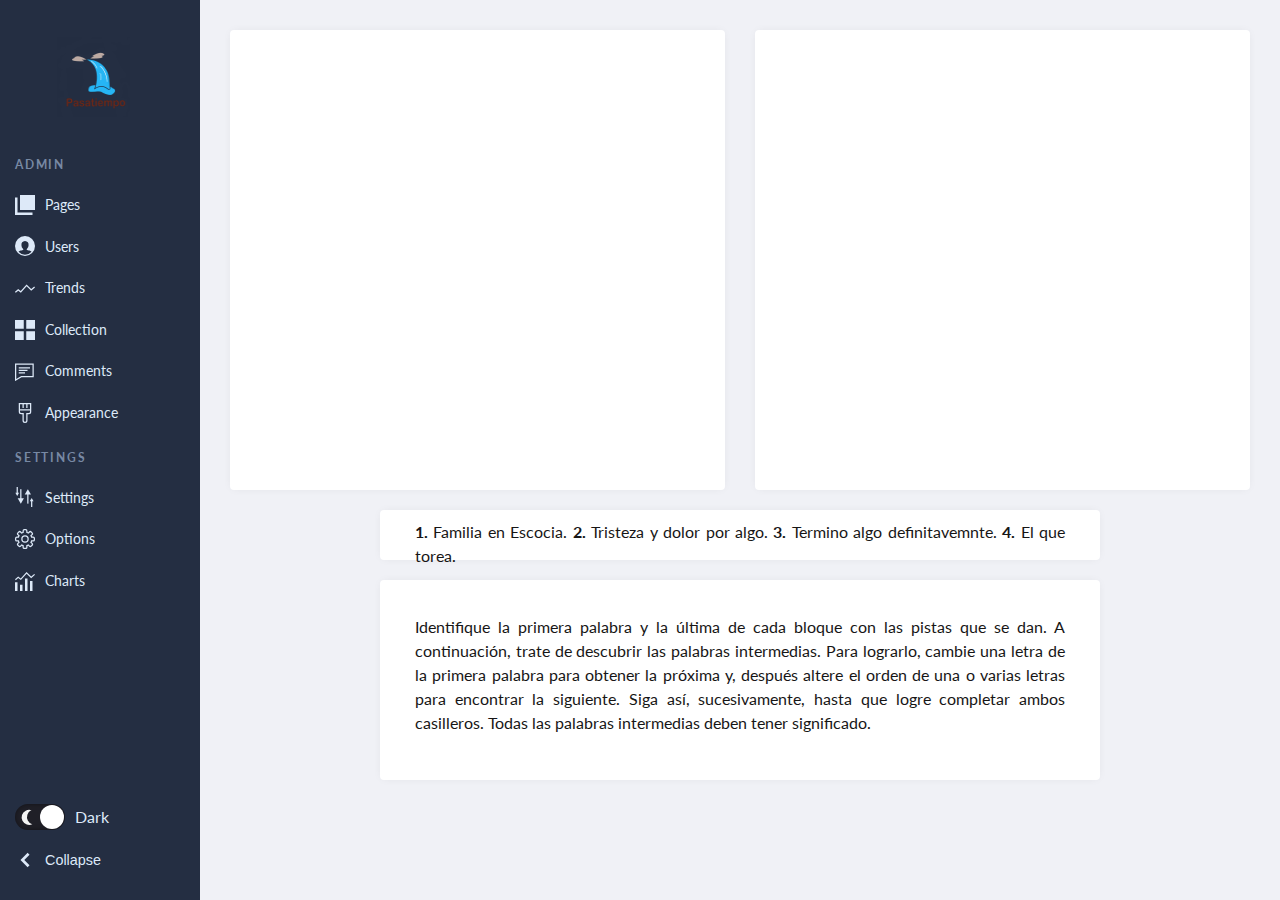
==== html/dashborad.html @ 5bbdc3c4 "posible dashboard" ====
<!DOCTYPE html>
<html lang="en">
<head>
    <meta charset="UTF-8">
    <link rel="stylesheet" href="../css/dashboard.css">
    <title>Pasatiempo en cascada</title>
</head>
<body>
<svg style="display:none;">
    <symbol id="logo" viewBox="0 0 140 59">
        <g>
            <path d="M6.8 57c0 .4-.1.7-.2.9-.1.2-.3.4-.4.5-.1.1-.4.199-.5.3-.2 0-.3.1-.5.1-.1 0-.3 0-.5-.1-.2 0-.4-.101-.5-.3-.2 0-.4-.2-.5-.4-.1-.2-.2-.5-.2-.9V44.7h-2c-.3 0-.6-.101-.8-.2-.2-.1-.3-.2-.5-.4s-.2-.3-.2-.4v-.4c0-.1 0-.2.1-.399 0-.2.1-.301.2-.4.1-.1.3-.3.5-.4.1 0 .4-.1.7-.1h2.1v-3.5c0-1 .1-1.9.3-2.7C4.1 35 4.5 34.3 5 33.7c.5-.6 1.1-1.1 1.9-1.4.8-.3 1.7-.5 2.7-.5.9 0 1.5.101 1.8.4.3.3.5.6.5 1.1 0 .3-.1.601-.3.9-.2.3-.6.4-1.2.4h-.6c-.6 0-1.1.101-1.5.301-.4.199-.7.5-.9.8C7.2 36 7 36.5 7 37c-.1.5-.1 1-.1 1.6V42h2.7c.3 0 .6.1.8.2.2.1.3.2.5.399.1.101.2.301.2.401 0 .2.1.3.1.4 0 .1 0 .3-.1.399 0 .2-.1.3-.2.4-.1.1-.3.3-.5.399-.2.101-.5.2-.8.2H6.8V57z"/>
            <path d="M30.4 50.2c0 1.3-.2 2.5-.7 3.5-.5 1.1-1.1 2-1.9 2.8-.8.8-1.8 1.4-2.8 1.8-1.1.4-2.3.601-3.5.601-1.3 0-2.4-.2-3.5-.601-1.1-.399-2-1-2.8-1.8-.8-.8-1.4-1.7-1.9-2.8-.5-1.101-.7-2.2-.7-3.5s.2-2.4.7-3.5c.5-1.101 1.1-2 1.9-2.7.8-.8 1.7-1.4 2.8-1.8 1.1-.4 2.3-.601 3.5-.601 1.3 0 2.4.2 3.5.601 1.1.399 2 1 2.8 1.8.8.8 1.4 1.7 1.9 2.7.5 1.1.7 2.3.7 3.5zm-3.4 0c0-.8-.1-1.5-.4-2.3-.2-.7-.6-1.4-1.1-1.9s-1-1-1.7-1.3c-.7-.3-1.5-.5-2.4-.5s-1.7.2-2.4.5-1.3.8-1.7 1.3c-.5.5-.8 1.2-1.1 1.9-.2.699-.4 1.5-.4 2.3s.1 1.5.4 2.3c.2.7.6 1.4 1.1 1.9.5.6 1 1 1.7 1.3s1.5.5 2.4.5 1.7-.2 2.4-.5 1.3-.8 1.7-1.3c.5-.601.8-1.2 1.1-1.9.3-.7.4-1.5.4-2.3z"/>
            <path d="M38.1 44.8h.1c.4-.899 1-1.7 1.9-2.3s1.8-.9 2.9-.9c.5 0 1 .101 1.3.301.4.199.6.6.6 1.1 0 .6-.2 1-.6 1.2-.4.2-.8.3-1.4.3h-.2c-1.3 0-2.4.5-3.2 1.4-.8.899-1.3 2.3-1.3 4.1v7c0 .4-.1.7-.2.9-.1.199-.3.399-.4.5-.2.1-.4.199-.5.3-.2 0-.3.1-.5.1-.1 0-.3 0-.5-.1-.2 0-.4-.101-.5-.3-.1-.2-.3-.301-.4-.5C35 57.7 35 57.4 35 57V43.5c0-.4.1-.7.2-.9.1-.199.3-.399.4-.5.2-.1.3-.199.5-.199s.3-.101.5-.101c.1 0 .3 0 .4.101.2 0 .3.1.5.199.2.101.3.301.4.5.1.2.2.5.2.9v1.3z"/>
            <path d="M49.2 51.3c0 .7.2 1.4.5 2 .3.601.7 1.2 1.2 1.601.5.5 1.1.8 1.7 1.1s1.3.4 2 .4c1 0 1.8-.2 2.5-.5.7-.4 1.2-.801 1.8-1.2.2-.2.4-.3.6-.4.2-.301.3-.301.5-.301.4 0 .7.1 1 .4.3.199.4.6.4 1 0 .1 0 .3-.1.5s-.2.4-.4.7c-1.6 1.7-3.7 2.5-6.3 2.5-1.3 0-2.4-.199-3.5-.6s-2-1-2.8-1.8c-.8-.8-1.4-1.7-1.8-2.7-.4-1.1-.7-2.3-.7-3.6 0-1.301.2-2.5.6-3.5.4-1.101 1-2 1.8-2.801.8-.8 1.7-1.399 2.7-1.8 1-.399 2.2-.6 3.4-.6 2.1 0 3.8.6 5.2 1.8s2.3 2.9 2.6 5.2c0 .3.1.5.1.6v.5c0 1.101-.6 1.7-1.7 1.7H49.2V51.3zm9.9-2.5c0-.7-.1-1.3-.3-1.8-.2-.6-.5-1.1-.9-1.5s-.9-.7-1.4-1c-.6-.2-1.2-.4-2-.4-.7 0-1.4.101-2 .4-.6.2-1.2.6-1.6 1-.5.4-.8.9-1.1 1.5-.3.6-.5 1.2-.5 1.8h9.8z"/>
            <path d="M77.9 55.1c.399-.3.8-.5 1.199-.5.4 0 .7.101 1 .4.2.3.4.6.4.9 0 .199 0 .5-.1.699a1.856 1.856 0 01-.599.701c-.7.5-1.399.9-2.3 1.2s-1.8.4-2.7.4c-1.3 0-2.5-.2-3.5-.601-1.1-.399-2-1-2.8-1.8s-1.4-1.7-1.8-2.7c-.4-1.1-.7-2.3-.7-3.6s.2-2.5.7-3.601c.4-1.1 1.1-2 1.8-2.8.8-.8 1.7-1.399 2.8-1.8 1.101-.4 2.2-.6 3.5-.6.9 0 1.7.1 2.601.399C78.2 42 79 42.4 79.6 43l.7.7c.101.2.2.5.2.7 0 .399-.1.8-.4 1-.3.3-.6.399-1 .399-.199 0-.399 0-.5-.1-.2-.099-.4-.199-.7-.499-.301-.3-.7-.5-1.2-.7s-1-.3-1.7-.3c-.9 0-1.6.2-2.3.5s-1.2.8-1.7 1.3-.8 1.2-1.1 1.9c-.2.699-.4 1.5-.4 2.3s.1 1.5.3 2.2c.2.699.6 1.3 1 1.899.5.5 1 1 1.7 1.3.7.301 1.4.5 2.3.5.7 0 1.3-.1 1.8-.3.4-.099.9-.299 1.3-.699z"/>
            <path d="M94.6 56.2h-.1c-.6.899-1.4 1.6-2.3 2.1-.9.5-2 .7-3.3.7-.7 0-1.301-.1-2-.3-.7-.2-1.4-.5-1.9-.9-.6-.399-1.1-.899-1.4-1.6-.4-.7-.6-1.5-.6-2.4 0-1.3.3-2.2 1-3 .7-.7 1.6-1.3 2.7-1.7 1.1-.399 2.3-.6 3.7-.699 1.399-.101 2.8-.2 4.199-.2v-.5c0-1.2-.399-2.101-1.1-2.7s-1.7-.9-3-.9c-.7 0-1.4.101-2 .301-.6.199-1.3.5-1.9 1-.3.199-.699.3-1 .3-.3 0-.6-.101-.899-.4-.2-.2-.4-.6-.4-.899 0-.2.101-.5.2-.7s.3-.4.6-.601c.7-.5 1.601-1 2.5-1.3 1-.3 2-.5 3.2-.5s2.2.2 3.101.5c.899.3 1.6.8 2.199 1.4.601.6 1 1.3 1.301 2.1.3.8.399 1.601.399 2.5V56.9c0 .3-.1.6-.2.899-.1.201-.2.401-.4.501-.2.101-.3.2-.5.2s-.3.1-.4.1c-.1 0-.3 0-.399-.1-.2 0-.301-.1-.5-.2-.201-.1-.301-.3-.401-.5s-.2-.5-.2-.899v-.7h-.2zm-.9-5.5c-.8 0-1.7 0-2.5.1-.9.101-1.7.2-2.4.4s-1.3.5-1.8.9-.7 1-.7 1.7c0 .5.101.9.3 1.2.2.3.5.6.801.8.3.2.699.4 1.1.4.4.1.8.1 1.2.1 1.5 0 2.7-.5 3.5-1.399.8-.9 1.2-2.101 1.2-3.5v-.9h-.7v.199z"/>
            <path d="M111.4 45.4c-.5-.5-1-.801-1.5-1-.5-.2-1.101-.301-1.601-.301-.399 0-.7 0-1.1.101-.4.1-.7.2-1 .399-.3.2-.5.4-.7.7s-.3.601-.3 1c0 .7.3 1.2.899 1.601.601.3 1.601.6 2.801.899.8.2 1.5.4 2.199.7.7.3 1.301.6 1.801 1s.899.8 1.199 1.4c.301.5.4 1.199.4 1.899 0 1-.2 1.8-.6 2.5-.4.7-.9 1.2-1.5 1.7-.601.4-1.301.7-2.101.9-.8.199-1.6.3-2.399.3-1 0-2-.2-2.9-.5-1-.3-1.8-.8-2.5-1.4-.3-.3-.5-.5-.6-.7-.098-.198-.098-.398-.098-.598 0-.4.101-.8.4-1 .3-.3.6-.4 1-.4.399 0 .8.2 1.2.5.5.5 1.1.801 1.699 1.101.601.3 1.2.399 1.9.399.4 0 .8 0 1.2-.1.399-.1.7-.2 1-.4.3-.199.6-.399.8-.699.2-.301.3-.7.3-1.2 0-.8-.399-1.3-1.1-1.7s-1.8-.7-3.2-1c-.6-.1-1.1-.3-1.7-.5-.6-.2-1.1-.5-1.6-.8s-.8-.8-1.101-1.3c-.3-.5-.399-1.2-.399-2 0-.9.2-1.601.5-2.301.401-.6.801-1.2 1.401-1.6.601-.4 1.2-.7 2-.9.7-.199 1.5-.3 2.301-.3.899 0 1.699.101 2.6.4.8.3 1.6.7 2.2 1.2.3.3.5.5.6.699.101.2.101.4.101.601 0 .399-.101.7-.4 1s-.6.399-1 .399c-.402-.199-.802-.399-1.102-.699z"/>
            <path d="M126 58.4c-.6.3-1.3.399-2.1.399-1.601 0-2.801-.399-3.601-1.3s-1.2-2.2-1.2-3.9v-9H117.2c-.3 0-.601 0-.8-.1-.2-.1-.4-.2-.5-.3-.101-.101-.2-.3-.2-.4 0-.2-.101-.3-.101-.399 0-.101 0-.2.101-.4 0-.2.1-.3.2-.4.1-.1.3-.3.5-.399.199-.101.5-.2.8-.2h1.899v-3.2c0-.399.101-.7.2-.899.101-.2.3-.4.4-.601.2-.1.399-.2.5-.3.2 0 .3-.1.5-.1.1 0 .3 0 .5.1.2 0 .3.1.5.3.2.101.3.3.399.601.101.199.2.6.2.899V42h3.2c.3 0 .6.1.8.2.2.1.3.2.5.399.102.101.202.301.202.401 0 .2.1.3.1.4 0 .1 0 .3-.1.399 0 .2-.1.3-.2.4-.1.1-.3.3-.5.3-.2.1-.5.1-.8.1h-3.2V53.2c0 1 .2 1.7.5 2.1.4.4.8.601 1.4.601.2 0 .5 0 .7-.101.199-.1.399-.1.6-.1.4 0 .7.1.9.399.199.301.3.601.3.9s-.101.5-.2.7c0 .401-.2.601-.5.701z"/>
            <path d="M133.2 44.8h.1c.4-.899 1-1.7 1.9-2.3.899-.6 1.8-.9 2.899-.9.5 0 1 .101 1.301.301.4.199.6.599.6 1.099 0 .6-.2 1-.6 1.2-.4.2-.801.3-1.4.3h-.2c-1.3 0-2.399.5-3.2 1.4-.8.899-1.3 2.3-1.3 4.1v7c0 .4-.1.7-.2.9-.1.199-.3.399-.399.5-.101.1-.4.199-.5.3-.2 0-.3.1-.5.1-.101 0-.3 0-.5-.1-.2 0-.4-.101-.5-.3-.2-.101-.3-.301-.4-.5-.1-.2-.2-.5-.2-.9V43.5c0-.4.101-.7.2-.9.101-.199.3-.399.4-.5.2-.1.3-.199.5-.199s.3-.101.5-.101c.1 0 .3 0 .399.101.2 0 .301.1.5.199.2.101.301.301.4.5.1.2.2.5.2.9v1.3z"/>
        </g>
        <g>
            <g>
                <path fill="#08A6DF"
                      d="M70 32.9c-9.1 0-16.5-7.4-16.5-16.5 0-4.8 2.1-9.3 5.7-12.4.5-.4 1.2-.4 1.6.1.4.5.4 1.2-.1 1.6-3.1 2.7-4.9 6.6-4.9 10.7 0 7.8 6.4 14.2 14.2 14.2s14.2-6.4 14.2-14.2c0-7.8-6.4-14.1-14.2-14.1-1.9 0-3.7.4-5.4 1.1-.6.2-1.3 0-1.5-.6-.2-.6 0-1.3.6-1.5C65.7.4 67.8 0 70 0c9.1 0 16.5 7.4 16.5 16.5S79.1 32.9 70 32.9z"/>
            </g>
            <g>
                <path fill="#7C2A8A"
                      d="M70 28.4c-6.6 0-11.9-5.4-11.9-11.9 0-6.6 5.4-11.9 11.9-11.9 5 0 9.5 3.2 11.2 7.9.5 1.3.7 2.6.7 4 0 .6-.5 1.1-1.101 1.1-.6 0-1.1-.5-1.1-1.1 0-1.1-.2-2.2-.601-3.3-1.399-3.8-5-6.4-9.1-6.4-5.3 0-9.6 4.3-9.6 9.6s4.3 9.6 9.6 9.6c.6 0 1.1.5 1.1 1.1.002.8-.498 1.3-1.098 1.3z"/>
            </g>
            <g>
                <path fill="#EC1848"
                      d="M70 23.9c-4.1 0-7.4-3.3-7.4-7.4s3.3-7.4 7.4-7.4c.6 0 1.1.5 1.1 1.1 0 .6-.5 1.1-1.1 1.1-2.8 0-5.1 2.3-5.1 5.1s2.3 5.1 5.1 5.1 5.1-2.3 5.1-5.1c0-.6.5-1.1 1.101-1.1.6 0 1.1.5 1.1 1.1.099 4.2-3.201 7.5-7.301 7.5z"/>
            </g>
        </g>
    </symbol>
    <symbol id="down" viewBox="0 0 16 16">
        <polygon points="3.81 4.38 8 8.57 12.19 4.38 13.71 5.91 8 11.62 2.29 5.91 3.81 4.38"/>
    </symbol>
    <symbol id="users" viewBox="0 0 16 16">
        <path d="M8,0a8,8,0,1,0,8,8A8,8,0,0,0,8,0ZM8,15a7,7,0,0,1-5.19-2.32,2.71,2.71,0,0,1,1.7-1,13.11,13.11,0,0,0,1.29-.28,2.32,2.32,0,0,0,.94-.34,1.17,1.17,0,0,0-.27-.7h0A3.61,3.61,0,0,1,5.15,7.49,3.18,3.18,0,0,1,8,4.07a3.18,3.18,0,0,1,2.86,3.42,3.6,3.6,0,0,1-1.32,2.88h0a1.13,1.13,0,0,0-.27.69,2.68,2.68,0,0,0,.93.31,10.81,10.81,0,0,0,1.28.23,2.63,2.63,0,0,1,1.78,1A7,7,0,0,1,8,15Z"/>
    </symbol>
    <symbol id="collection" viewBox="0 0 16 16">
        <rect width="7" height="7"/>
        <rect y="9" width="7" height="7"/>
        <rect x="9" width="7" height="7"/>
        <rect x="9" y="9" width="7" height="7"/>
    </symbol>
    <symbol id="charts" viewBox="0 0 16 16">
        <polygon
                points="0.64 7.38 -0.02 6.63 2.55 4.38 4.57 5.93 9.25 0.78 12.97 4.37 15.37 2.31 16.02 3.07 12.94 5.72 9.29 2.21 4.69 7.29 2.59 5.67 0.64 7.38"/>
        <rect y="9" width="2" height="7"/>
        <rect x="12" y="8" width="2" height="8"/>
        <rect x="8" y="6" width="2" height="10"/>
        <rect x="4" y="11" width="2" height="5"/>
    </symbol>
    <symbol id="comments" viewBox="0 0 16 16">
        <path d="M0,16.13V2H15V13H5.24ZM1,3V14.37L5,12h9V3Z"/>
        <rect x="3" y="5" width="9" height="1"/>
        <rect x="3" y="7" width="7" height="1"/>
        <rect x="3" y="9" width="5" height="1"/>
    </symbol>
    <symbol id="pages" viewBox="0 0 16 16">
        <rect x="4" width="12" height="12" transform="translate(20 12) rotate(-180)"/>
        <polygon points="2 14 2 2 0 2 0 14 0 16 2 16 14 16 14 14 2 14"/>
    </symbol>
    <symbol id="appearance" viewBox="0 0 16 16">
        <path d="M3,0V7A2,2,0,0,0,5,9H6v5a2,2,0,0,0,4,0V9h1a2,2,0,0,0,2-2V0Zm9,7a1,1,0,0,1-1,1H9v6a1,1,0,0,1-2,0V8H5A1,1,0,0,1,4,7V6h8ZM4,5V1H6V4H7V1H9V4h1V1h2V5Z"/>
    </symbol>
    <symbol id="trends" viewBox="0 0 16 16">
        <polygon
                points="0.64 11.85 -0.02 11.1 2.55 8.85 4.57 10.4 9.25 5.25 12.97 8.84 15.37 6.79 16.02 7.54 12.94 10.2 9.29 6.68 4.69 11.76 2.59 10.14 0.64 11.85"/>
    </symbol>
    <symbol id="settings" viewBox="0 0 16 16">
        <rect x="9.78" y="5.34" width="1" height="7.97"/>
        <polygon points="7.79 6.07 10.28 1.75 12.77 6.07 7.79 6.07"/>
        <rect x="4.16" y="1.75" width="1" height="7.97"/>
        <polygon points="7.15 8.99 4.66 13.31 2.16 8.99 7.15 8.99"/>
        <rect x="1.28" width="1" height="4.97"/>
        <polygon points="3.28 4.53 1.78 7.13 0.28 4.53 3.28 4.53"/>
        <rect x="12.84" y="11.03" width="1" height="4.97"/>
        <polygon points="11.85 11.47 13.34 8.88 14.84 11.47 11.85 11.47"/>
    </symbol>
    <symbol id="options" viewBox="0 0 16 16">
        <path d="M8,11a3,3,0,1,1,3-3A3,3,0,0,1,8,11ZM8,6a2,2,0,1,0,2,2A2,2,0,0,0,8,6Z"/>
        <path d="M8.5,16h-1A1.5,1.5,0,0,1,6,14.5v-.85a5.91,5.91,0,0,1-.58-.24l-.6.6A1.54,1.54,0,0,1,2.7,14L2,13.3a1.5,1.5,0,0,1,0-2.12l.6-.6A5.91,5.91,0,0,1,2.35,10H1.5A1.5,1.5,0,0,1,0,8.5v-1A1.5,1.5,0,0,1,1.5,6h.85a5.91,5.91,0,0,1,.24-.58L2,4.82A1.5,1.5,0,0,1,2,2.7L2.7,2A1.54,1.54,0,0,1,4.82,2l.6.6A5.91,5.91,0,0,1,6,2.35V1.5A1.5,1.5,0,0,1,7.5,0h1A1.5,1.5,0,0,1,10,1.5v.85a5.91,5.91,0,0,1,.58.24l.6-.6A1.54,1.54,0,0,1,13.3,2L14,2.7a1.5,1.5,0,0,1,0,2.12l-.6.6a5.91,5.91,0,0,1,.24.58h.85A1.5,1.5,0,0,1,16,7.5v1A1.5,1.5,0,0,1,14.5,10h-.85a5.91,5.91,0,0,1-.24.58l.6.6a1.5,1.5,0,0,1,0,2.12L13.3,14a1.54,1.54,0,0,1-2.12,0l-.6-.6a5.91,5.91,0,0,1-.58.24v.85A1.5,1.5,0,0,1,8.5,16ZM5.23,12.18l.33.18a4.94,4.94,0,0,0,1.07.44l.36.1V14.5a.5.5,0,0,0,.5.5h1a.5.5,0,0,0,.5-.5V12.91l.36-.1a4.94,4.94,0,0,0,1.07-.44l.33-.18,1.12,1.12a.51.51,0,0,0,.71,0l.71-.71a.5.5,0,0,0,0-.71l-1.12-1.12.18-.33a4.94,4.94,0,0,0,.44-1.07l.1-.36H14.5a.5.5,0,0,0,.5-.5v-1a.5.5,0,0,0-.5-.5H12.91l-.1-.36a4.94,4.94,0,0,0-.44-1.07l-.18-.33L13.3,4.11a.5.5,0,0,0,0-.71L12.6,2.7a.51.51,0,0,0-.71,0L10.77,3.82l-.33-.18a4.94,4.94,0,0,0-1.07-.44L9,3.09V1.5A.5.5,0,0,0,8.5,1h-1a.5.5,0,0,0-.5.5V3.09l-.36.1a4.94,4.94,0,0,0-1.07.44l-.33.18L4.11,2.7a.51.51,0,0,0-.71,0L2.7,3.4a.5.5,0,0,0,0,.71L3.82,5.23l-.18.33a4.94,4.94,0,0,0-.44,1.07L3.09,7H1.5a.5.5,0,0,0-.5.5v1a.5.5,0,0,0,.5.5H3.09l.1.36a4.94,4.94,0,0,0,.44,1.07l.18.33L2.7,11.89a.5.5,0,0,0,0,.71l.71.71a.51.51,0,0,0,.71,0Z"/>
    </symbol>
    <symbol id="collapse" viewBox="0 0 16 16">
        <polygon points="11.62 3.81 7.43 8 11.62 12.19 10.09 13.71 4.38 8 10.09 2.29 11.62 3.81"/>
    </symbol>
    <symbol id="search" viewBox="0 0 16 16">
        <path d="M6.57,1A5.57,5.57,0,1,1,1,6.57,5.57,5.57,0,0,1,6.57,1m0-1a6.57,6.57,0,1,0,6.57,6.57A6.57,6.57,0,0,0,6.57,0Z"/>
        <rect x="11.84" y="9.87" width="2" height="5.93" transform="translate(-5.32 12.84) rotate(-45)"/>
    </symbol>
</svg>
<header class="page-header">
    <nav>
        <a href="#0" class="logo">
            <img src="../rsc/icono.png" alt="icono" width="157" height="114">
        </a>
        <button class="toggle-mob-menu" aria-expanded="false" aria-label="open menu">
            <svg width="20" height="20" aria-hidden="true">
                <use xlink:href="#down"></use>
            </svg>
        </button>
        <ul class="admin-menu">
            <li class="menu-heading">
                <h3>Admin</h3>
            </li>
            <li>
                <a href="#0">
                    <svg>
                        <use xlink:href="#pages"></use>
                    </svg>
                    <span>Pages</span>
                </a>
            </li>
            <li>
                <a href="#0">
                    <svg>
                        <use xlink:href="#users"></use>
                    </svg>
                    <span>Users</span>
                </a>
            </li>
            <li>
                <a href="#0">
                    <svg>
                        <use xlink:href="#trends"></use>
                    </svg>
                    <span>Trends</span>
                </a>
            </li>
            <li>
                <a href="#0">
                    <svg>
                        <use xlink:href="#collection"></use>
                    </svg>
                    <span>Collection</span>
                </a>
            </li>
            <li>
                <a href="#0">
                    <svg>
                        <use xlink:href="#comments"></use>
                    </svg>
                    <span>Comments</span>
                </a>
            </li>
            <li>
                <a href="#0">
                    <svg>
                        <use xlink:href="#appearance"></use>
                    </svg>
                    <span>Appearance</span>
                </a>
            </li>
            <li class="menu-heading">
                <h3>Settings</h3>
            </li>
            <li>
                <a href="#0">
                    <svg>
                        <use xlink:href="#settings"></use>
                    </svg>
                    <span>Settings</span>
                </a>
            </li>
            <li>
                <a href="#0">
                    <svg>
                        <use xlink:href="#options"></use>
                    </svg>
                    <span>Options</span>
                </a>
            </li>
            <li>
                <a href="#0">
                    <svg>
                        <use xlink:href="#charts"></use>
                    </svg>
                    <span>Charts</span>
                </a>
            </li>
            <li>
                <div class="switch">
                    <input type="checkbox" id="mode" checked>
                    <label for="mode">
                        <span></span>
                        <span>Dark</span>
                    </label>
                </div>
                <button class="collapse-btn" aria-expanded="true" aria-label="collapse menu">
                    <svg aria-hidden="true">
                        <use xlink:href="#collapse"></use>
                    </svg>
                    <span>Collapse</span>
                </button>
            </li>
        </ul>
    </nav>
</header>
<section class="page-content">
    <section class="grid">
        <article></article>
        <article></article>
        <article class="almostLast">
          <p>
            <b>1.</b> Familia en Escocia. <b>2.</b> Tristeza y dolor por algo. <b>3.</b> Termino algo definitavemnte. <b>4.</b> El que torea.
          </p>
        </article>
      <article>
        <p>
          Identifique la primera palabra y la última de cada bloque con las pistas que se dan.
          A continuación, trate de descubrir las palabras intermedias.
          Para lograrlo, cambie una letra de la primera palabra para obtener la próxima
          y, después altere el orden de una o varias letras para encontrar la siguiente.
          Siga así, sucesivamente, hasta que logre completar ambos casilleros.
          Todas las palabras intermedias deben tener significado.
        </p>
      </article>
    </section>
</section>
<script src="../js/dashboard.js"></script>
</body>
</html>
---- css/dashboard.css ----
/* RESET RULES
–––––––––––––––––––––––––––––––––––––––––––––––––– */
@import url("https://fonts.googleapis.com/css?family=Lato:400,700&display=swap");

:root {
    --page-header-bgColor: #242e42;
    --page-header-bgColor-hover: #1d2636;
    --page-header-txtColor: #dde9f8;
    --page-header-headingColor: #7889a4;
    --page-header-width: 200px;
    --page-content-bgColor: #f0f1f6;
    --page-content-txtColor: #171616;
    --page-content-blockColor: #fff;
    --white: #fff;
    --black: #333;
    --blue: #00b9eb;
    --red: #ec1848;
    --border-radius: 4px;
    --box-shadow: 0 0 10px -2px rgba(0, 0, 0, 0.075);
    --switch-bgLightModeColor: #87cefa;
    --switch-sunColor: gold;
    --switch-moonColor: #f4f4f4;
    --switch-bgDarkModeColor: #1f1f27;
}

* {
    padding: 0;
    margin: 0;
    box-sizing: border-box;
}

ul {
    list-style: none;
}

a,
button {
    color: inherit;
}

a {
    text-decoration: none;
}

button {
    background: none;
    cursor: pointer;
}

input {
    -webkit-appearance: none;
}

[type="checkbox"] {
    position: absolute;
    left: -9999px;
}

label {
    cursor: pointer;
}

button,
input {
    border: none;
}

svg {
    display: block;
}

body {
    font: 16px/1.5 "Lato", sans-serif;
}

/* HEADER STYLES
–––––––––––––––––––––––––––––––––––––––––––––––––– */
.page-header {
    position: fixed;
    top: 0;
    left: 0;
    right: 0;
    bottom: 0;
    overflow: hidden;
    padding-top: 20px;
    width: var(--page-header-width);
    color: var(--page-header-txtColor);
    background: var(--page-header-bgColor);
}

.page-header nav {
    display: flex;
    flex-direction: column;
    min-height: 100%;
}

.page-header .logo {
    display: block;
    margin: 0 15px;
}

.page-header .logo svg {
    max-width: 110px;
    fill: var(--white);
}

.page-header .toggle-mob-menu {
    display: none;
    margin-left: 5px;
    padding: 4px;
    background: var(--page-content-blockColor);
    border-radius: var(--border-radius);
}

.page-header .toggle-mob-menu svg {
    fill: var(--black);
    transition: transform 0.2s;
}

.page-header .admin-menu {
    display: flex;
    flex-direction: column;
    flex-grow: 1;
    margin-top: 1px;
}

.page-header .admin-menu li:nth-last-child(2) {
    margin-bottom: 35px;
}

.page-header .admin-menu li:last-child {
    margin-top: auto;
    margin-bottom: 20px;
}

.page-header .admin-menu li > * {
    width: 100%;
    padding: 10px 15px;
}

.page-header .admin-menu .switcher {
    display: inline-block;
    width: auto;
}

.page-header .admin-menu .menu-heading h3 {
    text-transform: uppercase;
    letter-spacing: 0.15em;
    font-size: 12px;
    margin-top: 5px;
    color: var(--page-header-headingColor);
}

.page-header .admin-menu svg {
    width: 20px;
    height: 20px;
    fill: var(--page-header-txtColor);
    margin-right: 10px;
}

.page-header .admin-menu a,
.page-header .admin-menu button {
    display: flex;
    align-items: center;
    font-size: 0.9rem;
}

.page-header .admin-menu a:hover,
.page-header .admin-menu a:focus,
.page-header .admin-menu button:hover,
.page-header .admin-menu button:focus {
    background: var(--page-header-bgColor-hover);
    color: var(--blue);
    outline: none;
}

.page-header .admin-menu a:hover svg,
.page-header .admin-menu a:focus svg,
.page-header .admin-menu button:hover svg,
.page-header .admin-menu button:focus svg {
    fill: var(--blue);
}

/* PAGE CONTENT STYLES
–––––––––––––––––––––––––––––––––––––––––––––––––– */
.page-content {
    overflow: hidden;
    position: relative;
    left: var(--page-header-width);
    width: calc(100% - var(--page-header-width));
    min-height: 100vh;
    padding: 30px;
    color: var(--page-content-txtColor);
    background: var(--page-content-bgColor);
}

.search-and-user {
    display: grid;
    grid-template-columns: 1fr auto;
    grid-column-gap: 50px;
    align-items: center;
    background: var(--page-content-bgColor);
    margin-bottom: 30px;
}

.search-and-user form {
    position: relative;
}

.search-and-user [type="search"] {
    width: 100%;
    height: 50px;
    font-size: 1.5rem;
    padding-left: 15px;
    background: var(--page-content-blockColor);
    color: var(--white);
    border-radius: var(--border-radius);
    box-shadow: var(--box-shadow);
}

.search-and-user ::placeholder {
    color: var(--page-content-txtColor);
}

.search-and-user form svg {
    width: 26px;
    height: 26px;
    fill: var(--page-content-txtColor);
}

.search-and-user form button {
    position: absolute;
    top: 50%;
    right: 15px;
    transform: translateY(-50%);
}

.search-and-user .admin-profile {
    display: flex;
    align-items: center;
}

.search-and-user .admin-profile .greeting {
    margin: 0 10px 0 20px;
}

.search-and-user .admin-profile svg {
    width: 30px;
    height: 30px;
}

.search-and-user .admin-profile .notifications {
    position: relative;
}

.search-and-user .admin-profile .badge {
    display: flex;
    align-items: center;
    justify-content: center;
    position: absolute;
    top: -10px;
    right: -3px;
    width: 18px;
    height: 18px;
    border-radius: 50%;
    font-size: 10px;
    color: var(--white);
    background: var(--red);
}

.page-content .grid {
    display: grid;
    grid-template-columns: repeat(2, 1fr);
    grid-row-gap: 20px;
    grid-column-gap: 30px;
}

.page-content .grid > article {
    text-align: justify;
    height: 460px;
    background: var(--page-content-blockColor);
    border-radius: var(--border-radius);
    box-shadow: var(--box-shadow);
}

.almostLast{
    grid-column: 1 / -1 !important;
    height: 50px !important;
    padding: 10px 35px 0;
    margin: 0 150px 0 150px;
}

.page-content .grid > article:last-child {
    grid-column: 1 / -1;
    height: 200px;
    padding: 35px 35px 0;
    margin: 0 150px 0 150px;
}

/* MQ RULES
–––––––––––––––––––––––––––––––––––––––––––––––––– */
@media screen and (max-width: 767px) {
    .page-header,
    .page-content {
        position: static;
        width: 100%;
    }

    .page-header {
        padding: 10px;
    }

    .page-header nav {
        flex-direction: row;
    }

    .page-header .logo {
        margin: 0;
    }

    .page-header .toggle-mob-menu {
        display: block;
    }

    .page-header .admin-menu {
        position: absolute;
        left: 98px;
        top: 57px;
        margin-top: 0;
        z-index: 2;
        border-radius: var(--border-radius);
        background: var(--page-header-bgColor);
        visibility: hidden;
        opacity: 0;
        transform: scale(0.95);
        transition: all 0.2s;
    }

    .page-header .admin-menu li:nth-last-child(2) {
        margin-bottom: 12px;
    }

    .page-header .admin-menu li:last-child button,
    .search-and-user .admin-profile .greeting {
        display: none;
    }

    .page-content {
        min-height: 0;
        padding: 10px;
    }

    .page-content .grid {
        grid-gap: 10px;
    }

    .search-and-user {
        position: absolute;
        left: 131px;
        top: 10px;
        padding: 0;
        grid-column-gap: 5px;
        width: calc(100% - 141px);
        border-radius: var(--border-radius);
        background: transparent;
    }

    .search-and-user [type="search"] {
        font-size: 1rem;
        height: 35px;
    }

    .search-and-user form svg {
        width: 18px;
        height: 18px;
    }

    .search-and-user .admin-profile svg {
        fill: var(--white);
    }
}

@media screen and (max-width: 400px) {
    .page-content .grid > article {
        grid-column: 1 / -1;
    }
}

/* BODY CLASSES
–––––––––––––––––––––––––––––––––––––––––––––––––– */
.mob-menu-opened .toggle-mob-menu svg {
    transform: rotate(180deg);
}

.mob-menu-opened .page-header .admin-menu {
    transform: scale(1);
    visibility: visible;
    opacity: 1;
}

@media screen and (min-width: 768px) {
    .collapsed .page-header {
        width: 40px;
    }

    .collapsed .page-header .admin-menu li > * {
        padding: 10px;
    }

    .collapsed .page-header .logo,
    .collapsed .page-header .admin-menu span,
    .collapsed .page-header .admin-menu .menu-heading {
        display: none;
    }

    .collapsed .page-header .admin-menu svg {
        margin-right: 0;
    }

    .collapsed .page-header .collapse-btn svg {
        transform: rotate(180deg);
    }

    .collapsed .page-content {
        left: 40px;
        width: calc(100% - 40px);
    }
}

/* SWITCH STYLES
–––––––––––––––––––––––––––––––––––––––––––––––––– */
.switch label {
    display: grid;
    grid-template-columns: auto auto;
    grid-column-gap: 10px;
    align-items: center;
    justify-content: flex-start;
}

.switch span:first-child {
    position: relative;
    width: 50px;
    height: 26px;
    border-radius: 15px;
    box-shadow: inset 0 0 5px rgba(0, 0, 0, 0.4);
    background: var(--switch-bgLightModeColor);
    transition: all 0.3s;
}

.switch span:first-child::before,
.switch span:first-child::after {
    content: "";
    position: absolute;
    border-radius: 50%;
}

.switch span:first-child::before {
    top: 1px;
    left: 1px;
    width: 24px;
    height: 24px;
    background: var(--white);
    z-index: 1;
    transition: transform 0.3s;
}

.switch span:first-child::after {
    top: 50%;
    right: 8px;
    width: 10px;
    height: 10px;
    transform: translateY(-50%);
    background: var(--switch-sunColor);
    box-shadow: 0 0 4px 2px #ffdb1a;
}

.switch [type="checkbox"]:checked + label span:first-child {
    background: var(--switch-bgDarkModeColor);
}

.switch [type="checkbox"]:focus + label span:first-child {
    box-shadow: 0 3px 5px rgba(255, 255, 255, 0.25);
}

.switch [type="checkbox"]:checked + label span:first-child::before {
    transform: translateX(24px);
}

.switch [type="checkbox"]:checked + label span:first-child::after {
    left: 12px;
    width: 15px;
    height: 15px;
    background: transparent;
    box-shadow: -2px -5px 0 var(--switch-moonColor);
    transform: translateY(-50%) rotate(-72deg);
}


/* LIGHT MODE STYLES
–––––––––––––––––––––––––––––––––––––––––––––––––– */
.light-mode {
    --page-header-bgColor: #f1efec;
    --page-header-bgColor-hover: #b9e4e0;
    --page-header-txtColor: #2c303a;
    --page-header-headingColor: #979595;
    --page-content-bgColor: #fff;
    --box-shadow: 0 0 10px -2px rgba(0, 0, 0, 0.25);
}

.light-mode .page-header .admin-menu a:hover,
.light-mode .page-header .admin-menu a:focus,
.light-mode .page-header .admin-menu button:hover,
.light-mode .page-header .admin-menu button:focus {
    color: var(--black);
}

.light-mode .page-header .logo svg,
.light-mode .page-header .admin-menu a:hover svg,
.light-mode .page-header .admin-menu a:focus svg,
.light-mode .page-header .admin-menu button:hover svg,
.light-mode .page-header .admin-menu button:focus svg {
    fill: var(--black);
}

.light-mode .switch [type="checkbox"]:focus + label span:first-child {
    box-shadow: 0 3px 5px rgba(0, 0, 0, 0.25);
}

@media screen and (max-width: 767px) {
    .light-mode .search-and-user .admin-profile svg {
        fill: var(--black);
    }
}
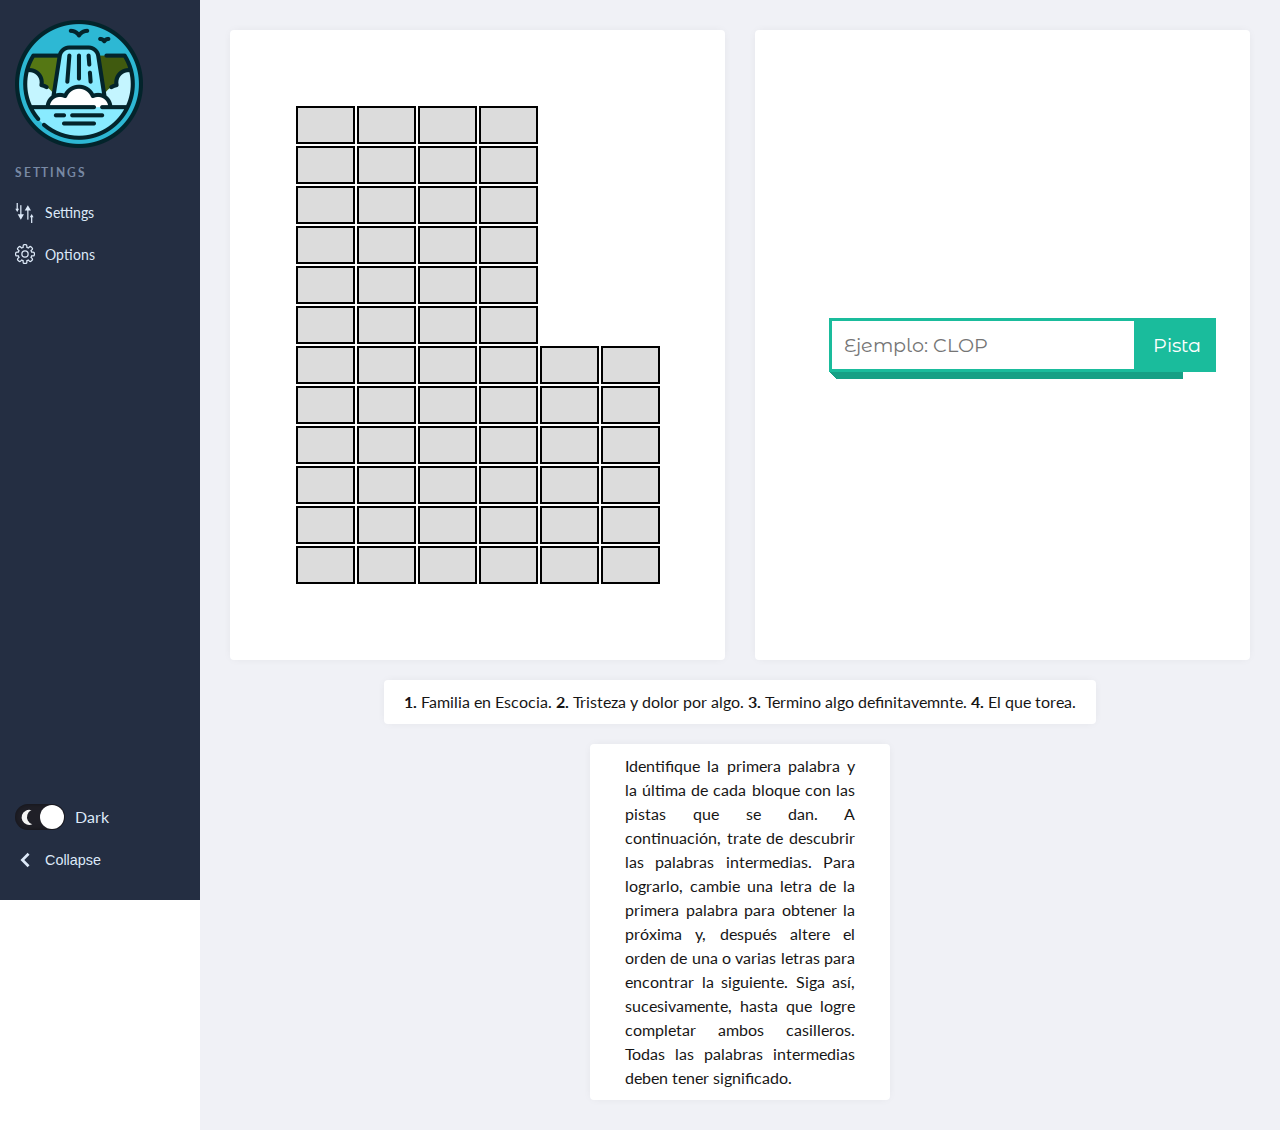
==== commit d7e5500e: "mas cositas" ====
--- a/html/dashborad.html
+++ b/html/dashborad.html
@@ -1,7 +1,7 @@
 <!DOCTYPE html>
-<html lang="en">
+<html lang="es">
 <head>
-    <meta charset="UTF-8">
+    <meta charset="UTF-8"/>
     <link rel="stylesheet" href="../css/dashboard.css">
     <title>Pasatiempo en cascada</title>
 </head>
@@ -95,66 +95,13 @@
 </svg>
 <header class="page-header">
     <nav>
-        <a href="#0" class="logo">
-            <img src="../rsc/icono.png" alt="icono" width="157" height="114">
-        </a>
+        <img class="logo" src="../rsc/icono.png" alt="icono" width="128" height="128">
         <button class="toggle-mob-menu" aria-expanded="false" aria-label="open menu">
             <svg width="20" height="20" aria-hidden="true">
                 <use xlink:href="#down"></use>
             </svg>
         </button>
         <ul class="admin-menu">
-            <li class="menu-heading">
-                <h3>Admin</h3>
-            </li>
-            <li>
-                <a href="#0">
-                    <svg>
-                        <use xlink:href="#pages"></use>
-                    </svg>
-                    <span>Pages</span>
-                </a>
-            </li>
-            <li>
-                <a href="#0">
-                    <svg>
-                        <use xlink:href="#users"></use>
-                    </svg>
-                    <span>Users</span>
-                </a>
-            </li>
-            <li>
-                <a href="#0">
-                    <svg>
-                        <use xlink:href="#trends"></use>
-                    </svg>
-                    <span>Trends</span>
-                </a>
-            </li>
-            <li>
-                <a href="#0">
-                    <svg>
-                        <use xlink:href="#collection"></use>
-                    </svg>
-                    <span>Collection</span>
-                </a>
-            </li>
-            <li>
-                <a href="#0">
-                    <svg>
-                        <use xlink:href="#comments"></use>
-                    </svg>
-                    <span>Comments</span>
-                </a>
-            </li>
-            <li>
-                <a href="#0">
-                    <svg>
-                        <use xlink:href="#appearance"></use>
-                    </svg>
-                    <span>Appearance</span>
-                </a>
-            </li>
             <li class="menu-heading">
                 <h3>Settings</h3>
             </li>
@@ -172,14 +119,6 @@
                         <use xlink:href="#options"></use>
                     </svg>
                     <span>Options</span>
-                </a>
-            </li>
-            <li>
-                <a href="#0">
-                    <svg>
-                        <use xlink:href="#charts"></use>
-                    </svg>
-                    <span>Charts</span>
                 </a>
             </li>
             <li>
@@ -202,14 +141,226 @@
 </header>
 <section class="page-content">
     <section class="grid">
-        <article></article>
-        <article></article>
+        <article>
+            <table>
+                <tr>
+                    <td>
+                        <input type="text" size="1" maxlength="1"  onkeyup="this.value=this.value.toUpperCase();">
+                    </td>
+                    <td>
+                        <input type="text" size="1" maxlength="1"  onkeyup="this.value=this.value.toUpperCase();">
+                    </td>
+                    <td>
+                        <input type="text" size="1" maxlength="1"  onkeyup="this.value=this.value.toUpperCase();">
+                    </td>
+                    <td>
+                        <input type="text" size="1" maxlength="1"  onkeyup="this.value=this.value.toUpperCase();">
+                    </td>
+                </tr>
+                <tr>
+                    <td>
+                        <input type="text" size="1" maxlength="1" onkeyup="this.value=this.value.toUpperCase();">
+                    </td>
+                    <td>
+                        <input type="text" size="1" maxlength="1" onkeyup="this.value=this.value.toUpperCase();">
+                    </td>
+                    <td>
+                        <input type="text" size="1" maxlength="1" onkeyup="this.value=this.value.toUpperCase();">
+                    </td>
+                    <td>
+                        <input type="text" size="1" maxlength="1" onkeyup="this.value=this.value.toUpperCase();">
+                    </td>
+                </tr>
+                <tr>
+                    <td>
+                        <input type="text" size="1" maxlength="1" onkeyup="this.value=this.value.toUpperCase();">
+                    </td>
+                    <td>
+                        <input type="text" size="1" maxlength="1" onkeyup="this.value=this.value.toUpperCase();">
+                    </td>
+                    <td>
+                        <input type="text" size="1" maxlength="1" onkeyup="this.value=this.value.toUpperCase();">
+                    </td>
+                    <td>
+                        <input type="text" size="1" maxlength="1" onkeyup="this.value=this.value.toUpperCase();">
+                    </td>
+                </tr>
+                <tr>
+                    <td>
+                        <input type="text" size="1" maxlength="1" onkeyup="this.value=this.value.toUpperCase();">
+                    </td>
+                    <td>
+                        <input type="text" size="1" maxlength="1" onkeyup="this.value=this.value.toUpperCase();">
+                    </td>
+                    <td>
+                        <input type="text" size="1" maxlength="1" onkeyup="this.value=this.value.toUpperCase();">
+                    </td>
+                    <td>
+                        <input type="text" size="1" maxlength="1" onkeyup="this.value=this.value.toUpperCase();">
+                    </td>
+                </tr>
+                <tr>
+                    <td>
+                        <input type="text" size="1" maxlength="1" onkeyup="this.value=this.value.toUpperCase();">
+                    </td>
+                    <td>
+                        <input type="text" size="1" maxlength="1" onkeyup="this.value=this.value.toUpperCase();">
+                    </td>
+                    <td>
+                        <input type="text" size="1" maxlength="1" onkeyup="this.value=this.value.toUpperCase();">
+                    </td>
+                    <td>
+                        <input type="text" size="1" maxlength="1" onkeyup="this.value=this.value.toUpperCase();">
+                    </td>
+                </tr>
+                <tr>
+                    <td>
+                        <input type="text" size="1" maxlength="1" onkeyup="this.value=this.value.toUpperCase();">
+                    </td>
+                    <td>
+                        <input type="text" size="1" maxlength="1" onkeyup="this.value=this.value.toUpperCase();">
+                    </td>
+                    <td>
+                        <input type="text" size="1" maxlength="1" onkeyup="this.value=this.value.toUpperCase();">
+                    </td>
+                    <td>
+                        <input type="text" size="1" maxlength="1" onkeyup="this.value=this.value.toUpperCase();">
+                    </td>
+                </tr>
+                <tr>
+                    <td>
+                        <input type="text" size="1" maxlength="1" onkeyup="this.value=this.value.toUpperCase();">
+                    </td>
+                    <td>
+                        <input type="text" size="1" maxlength="1" onkeyup="this.value=this.value.toUpperCase();">
+                    </td>
+                    <td>
+                        <input type="text" size="1" maxlength="1" onkeyup="this.value=this.value.toUpperCase();">
+                    </td>
+                    <td>
+                        <input type="text" size="1" maxlength="1" onkeyup="this.value=this.value.toUpperCase();">
+                    </td>
+                    <td>
+                        <input type="text" size="1" maxlength="1" onkeyup="this.value=this.value.toUpperCase();">
+                    </td>
+                    <td>
+                        <input type="text" size="1" maxlength="1" onkeyup="this.value=this.value.toUpperCase();">
+                    </td>
+                </tr>
+                <tr>
+                    <td>
+                        <input type="text" size="1" maxlength="1" onkeyup="this.value=this.value.toUpperCase();">
+                    </td>
+                    <td>
+                        <input type="text" size="1" maxlength="1" onkeyup="this.value=this.value.toUpperCase();">
+                    </td>
+                    <td>
+                        <input type="text" size="1" maxlength="1" onkeyup="this.value=this.value.toUpperCase();">
+                    </td>
+                    <td>
+                        <input type="text" size="1" maxlength="1" onkeyup="this.value=this.value.toUpperCase();">
+                    </td>
+                    <td>
+                        <input type="text" size="1" maxlength="1" onkeyup="this.value=this.value.toUpperCase();">
+                    </td>
+                    <td>
+                        <input type="text" size="1" maxlength="1" onkeyup="this.value=this.value.toUpperCase();">
+                    </td>
+                </tr>
+                <tr>
+                    <td>
+                        <input type="text" size="1" maxlength="1" onkeyup="this.value=this.value.toUpperCase();">
+                    </td>
+                    <td>
+                        <input type="text" size="1" maxlength="1" onkeyup="this.value=this.value.toUpperCase();">
+                    </td>
+                    <td>
+                        <input type="text" size="1" maxlength="1" onkeyup="this.value=this.value.toUpperCase();">
+                    </td>
+                    <td>
+                        <input type="text" size="1" maxlength="1" onkeyup="this.value=this.value.toUpperCase();">
+                    </td>
+                    <td>
+                        <input type="text" size="1" maxlength="1" onkeyup="this.value=this.value.toUpperCase();">
+                    </td>
+                    <td>
+                        <input type="text" size="1" maxlength="1" onkeyup="this.value=this.value.toUpperCase();">
+                    </td>
+                </tr>
+                <tr>
+                    <td>
+                        <input type="text" size="1" maxlength="1" onkeyup="this.value=this.value.toUpperCase();">
+                    </td>
+                    <td>
+                        <input type="text" size="1" maxlength="1" onkeyup="this.value=this.value.toUpperCase();">
+                    </td>
+                    <td>
+                        <input type="text" size="1" maxlength="1" onkeyup="this.value=this.value.toUpperCase();">
+                    </td>
+                    <td>
+                        <input type="text" size="1" maxlength="1" onkeyup="this.value=this.value.toUpperCase();">
+                    </td>
+                    <td>
+                        <input type="text" size="1" maxlength="1" onkeyup="this.value=this.value.toUpperCase();">
+                    </td>
+                    <td>
+                        <input type="text" size="1" maxlength="1" onkeyup="this.value=this.value.toUpperCase();">
+                    </td>
+                </tr>
+                <tr>
+                    <td>
+                        <input type="text" size="1" maxlength="1" onkeyup="this.value=this.value.toUpperCase();">
+                    </td>
+                    <td>
+                        <input type="text" size="1" maxlength="1" onkeyup="this.value=this.value.toUpperCase();">
+                    </td>
+                    <td>
+                        <input type="text" size="1" maxlength="1" onkeyup="this.value=this.value.toUpperCase();">
+                    </td>
+                    <td>
+                        <input type="text" size="1" maxlength="1" onkeyup="this.value=this.value.toUpperCase();">
+                    </td>
+                    <td>
+                        <input type="text" size="1" maxlength="1" onkeyup="this.value=this.value.toUpperCase();">
+                    </td>
+                    <td>
+                        <input type="text" size="1" maxlength="1" onkeyup="this.value=this.value.toUpperCase();">
+                    </td>
+                </tr>
+                <tr>
+                    <td>
+                        <input type="text" size="1" maxlength="1" onkeyup="this.value=this.value.toUpperCase();">
+                    </td>
+                    <td>
+                        <input type="text" size="1" maxlength="1" onkeyup="this.value=this.value.toUpperCase();">
+                    </td>
+                    <td>
+                        <input type="text" size="1" maxlength="1" onkeyup="this.value=this.value.toUpperCase();">
+                    </td>
+                    <td>
+                        <input type="text" size="1" maxlength="1" onkeyup="this.value=this.value.toUpperCase();">
+                    </td>
+                    <td>
+                        <input type="text" size="1" maxlength="1" onkeyup="this.value=this.value.toUpperCase();">
+                    </td>
+                    <td>
+                        <input type="text" size="1" maxlength="1" onkeyup="this.value=this.value.toUpperCase();">
+                    </td>
+                </tr>
+            </table>
+        </article>
+        <article>
+            <div class="field" id="searchform">
+                <input type="search" id="searchterm" placeholder="Ejemplo: CLOP" onkeyup="this.value=this.value.toUpperCase();" />
+                <button type="button" id="search">Pista</button>
+            </div>
+        </article>
         <article class="almostLast">
           <p>
             <b>1.</b> Familia en Escocia. <b>2.</b> Tristeza y dolor por algo. <b>3.</b> Termino algo definitavemnte. <b>4.</b> El que torea.
           </p>
         </article>
-      <article>
+        <article>
         <p>
           Identifique la primera palabra y la última de cada bloque con las pistas que se dan.
           A continuación, trate de descubrir las palabras intermedias.
--- a/css/dashboard.css
+++ b/css/dashboard.css
@@ -1,6 +1,7 @@
 /* RESET RULES
 –––––––––––––––––––––––––––––––––––––––––––––––––– */
 @import url("https://fonts.googleapis.com/css?family=Lato:400,700&display=swap");
+@import url(http://fonts.googleapis.com/css?family=Montserrat+Alternates);
 
 :root {
     --page-header-bgColor: #242e42;
@@ -73,6 +74,58 @@
     font: 16px/1.5 "Lato", sans-serif;
 }
 
+article{
+    display: flex;
+    align-items: center;
+    justify-content: center;
+}
+
+input[type=text]{
+    font-size: 30px;
+    border: 2px black solid;
+    background-color: rgba(169, 169, 169, 0.41);
+    text-align: center;
+}
+
+/* SEARCH BAR STYLES
+–––––––––––––––––––––––––––––––––––––––––––––––––– */
+
+.field {
+    display:flex;
+    position: relative;
+    margin:5em auto;
+    width:70%;
+    flex-direction:row;
+    box-shadow:
+            1px 1px 0 rgb(22, 160, 133),
+            2px 2px 0 rgb(22, 160, 133),
+            3px 3px 0 rgb(22, 160, 133),
+            4px 4px 0 rgb(22, 160, 133),
+            5px 5px 0 rgb(22, 160, 133),
+            6px 6px 0 rgb(22, 160, 133),
+            7px 7px 0 rgb(22, 160, 133)
+;
+}
+
+.field>input[type=search],
+.field>button {
+    display:block;
+    font:1.2em 'Montserrat Alternates';
+}
+
+.field>input[type=search] {
+    flex:1;
+    padding:0.6em;
+    border:0.2em solid rgb(26, 188, 156);
+}
+
+.field>button {
+    padding:0.6em 0.8em;
+    background-color:rgb(26, 188, 156);
+    color:white;
+    border:none;
+}
+
 /* HEADER STYLES
 –––––––––––––––––––––––––––––––––––––––––––––––––– */
 .page-header {
@@ -277,7 +330,7 @@
 
 .page-content .grid > article {
     text-align: justify;
-    height: 460px;
+    height: 70vmin;
     background: var(--page-content-blockColor);
     border-radius: var(--border-radius);
     box-shadow: var(--box-shadow);
@@ -285,16 +338,17 @@
 
 .almostLast{
     grid-column: 1 / -1 !important;
-    height: 50px !important;
-    padding: 10px 35px 0;
-    margin: 0 150px 0 150px;
+    height: auto !important;
+    text-align: center !important;
+    padding: 10px 20px 10px;
+    margin: 0 auto 0 auto;
 }
 
 .page-content .grid > article:last-child {
     grid-column: 1 / -1;
-    height: 200px;
-    padding: 35px 35px 0;
-    margin: 0 150px 0 150px;
+    height: auto;
+    padding: 10px 35px 10px;
+    margin: 0 40vmin 0 40vmin;
 }
 
 /* MQ RULES
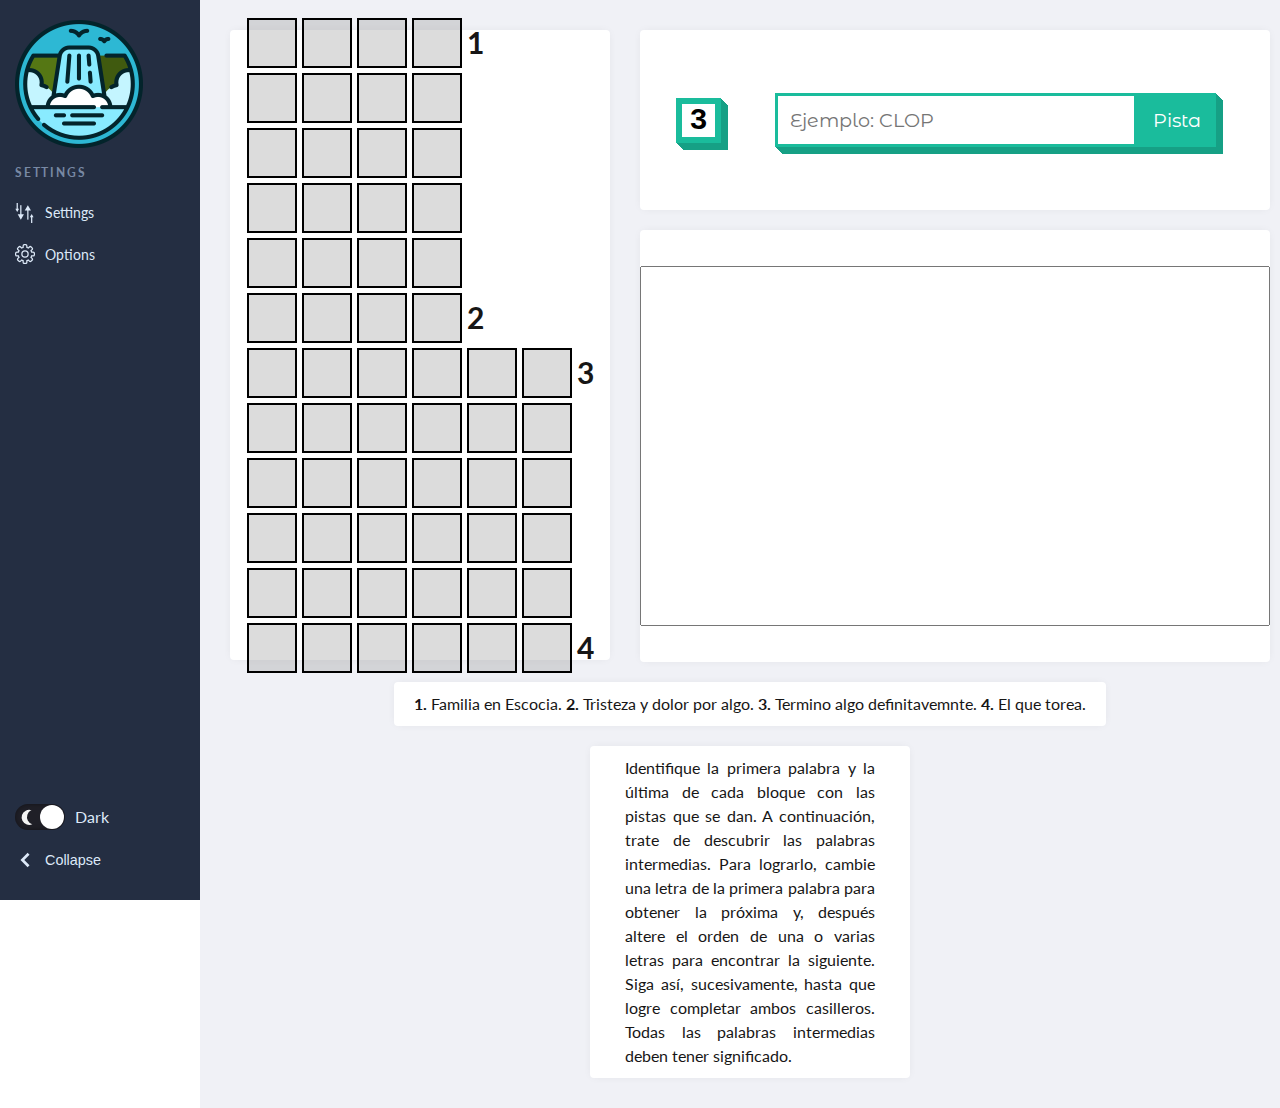
==== commit 86a0ce28: "avanzando bestia, casi full frontend y casi backend" ====
--- a/html/dashborad.html
+++ b/html/dashborad.html
@@ -1,11 +1,11 @@
 <!DOCTYPE html>
-<html lang="es">
+<html lang="es" crossorigin="anonymous">
 <head>
     <meta charset="UTF-8"/>
     <link rel="stylesheet" href="../css/dashboard.css">
     <title>Pasatiempo en cascada</title>
 </head>
-<body>
+<body onload="readDictionary()">
 <svg style="display:none;">
     <symbol id="logo" viewBox="0 0 140 59">
         <g>
@@ -141,7 +141,7 @@
 </header>
 <section class="page-content">
     <section class="grid">
-        <article>
+        <article class="table">
             <table>
                 <tr>
                     <td>
@@ -156,204 +156,220 @@
                     <td>
                         <input type="text" size="1" maxlength="1"  onkeyup="this.value=this.value.toUpperCase();">
                     </td>
-                </tr>
-                <tr>
-                    <td>
-                        <input type="text" size="1" maxlength="1" onkeyup="this.value=this.value.toUpperCase();">
-                    </td>
-                    <td>
-                        <input type="text" size="1" maxlength="1" onkeyup="this.value=this.value.toUpperCase();">
-                    </td>
-                    <td>
-                        <input type="text" size="1" maxlength="1" onkeyup="this.value=this.value.toUpperCase();">
-                    </td>
-                    <td>
-                        <input type="text" size="1" maxlength="1" onkeyup="this.value=this.value.toUpperCase();">
-                    </td>
-                </tr>
-                <tr>
-                    <td>
-                        <input type="text" size="1" maxlength="1" onkeyup="this.value=this.value.toUpperCase();">
-                    </td>
-                    <td>
-                        <input type="text" size="1" maxlength="1" onkeyup="this.value=this.value.toUpperCase();">
-                    </td>
-                    <td>
-                        <input type="text" size="1" maxlength="1" onkeyup="this.value=this.value.toUpperCase();">
-                    </td>
-                    <td>
-                        <input type="text" size="1" maxlength="1" onkeyup="this.value=this.value.toUpperCase();">
-                    </td>
-                </tr>
-                <tr>
-                    <td>
-                        <input type="text" size="1" maxlength="1" onkeyup="this.value=this.value.toUpperCase();">
-                    </td>
-                    <td>
-                        <input type="text" size="1" maxlength="1" onkeyup="this.value=this.value.toUpperCase();">
-                    </td>
-                    <td>
-                        <input type="text" size="1" maxlength="1" onkeyup="this.value=this.value.toUpperCase();">
-                    </td>
-                    <td>
-                        <input type="text" size="1" maxlength="1" onkeyup="this.value=this.value.toUpperCase();">
-                    </td>
-                </tr>
-                <tr>
-                    <td>
-                        <input type="text" size="1" maxlength="1" onkeyup="this.value=this.value.toUpperCase();">
-                    </td>
-                    <td>
-                        <input type="text" size="1" maxlength="1" onkeyup="this.value=this.value.toUpperCase();">
-                    </td>
-                    <td>
-                        <input type="text" size="1" maxlength="1" onkeyup="this.value=this.value.toUpperCase();">
-                    </td>
-                    <td>
-                        <input type="text" size="1" maxlength="1" onkeyup="this.value=this.value.toUpperCase();">
-                    </td>
-                </tr>
-                <tr>
-                    <td>
-                        <input type="text" size="1" maxlength="1" onkeyup="this.value=this.value.toUpperCase();">
-                    </td>
-                    <td>
-                        <input type="text" size="1" maxlength="1" onkeyup="this.value=this.value.toUpperCase();">
-                    </td>
-                    <td>
-                        <input type="text" size="1" maxlength="1" onkeyup="this.value=this.value.toUpperCase();">
-                    </td>
-                    <td>
-                        <input type="text" size="1" maxlength="1" onkeyup="this.value=this.value.toUpperCase();">
-                    </td>
-                </tr>
-                <tr>
-                    <td>
-                        <input type="text" size="1" maxlength="1" onkeyup="this.value=this.value.toUpperCase();">
-                    </td>
-                    <td>
-                        <input type="text" size="1" maxlength="1" onkeyup="this.value=this.value.toUpperCase();">
-                    </td>
-                    <td>
-                        <input type="text" size="1" maxlength="1" onkeyup="this.value=this.value.toUpperCase();">
-                    </td>
-                    <td>
-                        <input type="text" size="1" maxlength="1" onkeyup="this.value=this.value.toUpperCase();">
-                    </td>
-                    <td>
-                        <input type="text" size="1" maxlength="1" onkeyup="this.value=this.value.toUpperCase();">
-                    </td>
-                    <td>
-                        <input type="text" size="1" maxlength="1" onkeyup="this.value=this.value.toUpperCase();">
-                    </td>
-                </tr>
-                <tr>
-                    <td>
-                        <input type="text" size="1" maxlength="1" onkeyup="this.value=this.value.toUpperCase();">
-                    </td>
-                    <td>
-                        <input type="text" size="1" maxlength="1" onkeyup="this.value=this.value.toUpperCase();">
-                    </td>
-                    <td>
-                        <input type="text" size="1" maxlength="1" onkeyup="this.value=this.value.toUpperCase();">
-                    </td>
-                    <td>
-                        <input type="text" size="1" maxlength="1" onkeyup="this.value=this.value.toUpperCase();">
-                    </td>
-                    <td>
-                        <input type="text" size="1" maxlength="1" onkeyup="this.value=this.value.toUpperCase();">
-                    </td>
-                    <td>
-                        <input type="text" size="1" maxlength="1" onkeyup="this.value=this.value.toUpperCase();">
-                    </td>
-                </tr>
-                <tr>
-                    <td>
-                        <input type="text" size="1" maxlength="1" onkeyup="this.value=this.value.toUpperCase();">
-                    </td>
-                    <td>
-                        <input type="text" size="1" maxlength="1" onkeyup="this.value=this.value.toUpperCase();">
-                    </td>
-                    <td>
-                        <input type="text" size="1" maxlength="1" onkeyup="this.value=this.value.toUpperCase();">
-                    </td>
-                    <td>
-                        <input type="text" size="1" maxlength="1" onkeyup="this.value=this.value.toUpperCase();">
-                    </td>
-                    <td>
-                        <input type="text" size="1" maxlength="1" onkeyup="this.value=this.value.toUpperCase();">
-                    </td>
-                    <td>
-                        <input type="text" size="1" maxlength="1" onkeyup="this.value=this.value.toUpperCase();">
-                    </td>
-                </tr>
-                <tr>
-                    <td>
-                        <input type="text" size="1" maxlength="1" onkeyup="this.value=this.value.toUpperCase();">
-                    </td>
-                    <td>
-                        <input type="text" size="1" maxlength="1" onkeyup="this.value=this.value.toUpperCase();">
-                    </td>
-                    <td>
-                        <input type="text" size="1" maxlength="1" onkeyup="this.value=this.value.toUpperCase();">
-                    </td>
-                    <td>
-                        <input type="text" size="1" maxlength="1" onkeyup="this.value=this.value.toUpperCase();">
-                    </td>
-                    <td>
-                        <input type="text" size="1" maxlength="1" onkeyup="this.value=this.value.toUpperCase();">
-                    </td>
-                    <td>
-                        <input type="text" size="1" maxlength="1" onkeyup="this.value=this.value.toUpperCase();">
-                    </td>
-                </tr>
-                <tr>
-                    <td>
-                        <input type="text" size="1" maxlength="1" onkeyup="this.value=this.value.toUpperCase();">
-                    </td>
-                    <td>
-                        <input type="text" size="1" maxlength="1" onkeyup="this.value=this.value.toUpperCase();">
-                    </td>
-                    <td>
-                        <input type="text" size="1" maxlength="1" onkeyup="this.value=this.value.toUpperCase();">
-                    </td>
-                    <td>
-                        <input type="text" size="1" maxlength="1" onkeyup="this.value=this.value.toUpperCase();">
-                    </td>
-                    <td>
-                        <input type="text" size="1" maxlength="1" onkeyup="this.value=this.value.toUpperCase();">
-                    </td>
-                    <td>
-                        <input type="text" size="1" maxlength="1" onkeyup="this.value=this.value.toUpperCase();">
-                    </td>
-                </tr>
-                <tr>
-                    <td>
-                        <input type="text" size="1" maxlength="1" onkeyup="this.value=this.value.toUpperCase();">
-                    </td>
-                    <td>
-                        <input type="text" size="1" maxlength="1" onkeyup="this.value=this.value.toUpperCase();">
-                    </td>
-                    <td>
-                        <input type="text" size="1" maxlength="1" onkeyup="this.value=this.value.toUpperCase();">
-                    </td>
-                    <td>
-                        <input type="text" size="1" maxlength="1" onkeyup="this.value=this.value.toUpperCase();">
-                    </td>
-                    <td>
-                        <input type="text" size="1" maxlength="1" onkeyup="this.value=this.value.toUpperCase();">
-                    </td>
-                    <td>
-                        <input type="text" size="1" maxlength="1" onkeyup="this.value=this.value.toUpperCase();">
+                    <td>
+                        <b style="font-size: 30px">1</b>
+                    </td>
+                </tr>
+                <tr>
+                    <td>
+                        <input type="text" size="1" maxlength="1" onkeyup="this.value=this.value.toUpperCase();">
+                    </td>
+                    <td>
+                        <input type="text" size="1" maxlength="1" onkeyup="this.value=this.value.toUpperCase();">
+                    </td>
+                    <td>
+                        <input type="text" size="1" maxlength="1" onkeyup="this.value=this.value.toUpperCase();">
+                    </td>
+                    <td>
+                        <input type="text" size="1" maxlength="1" onkeyup="this.value=this.value.toUpperCase();">
+                    </td>
+                </tr>
+                <tr>
+                    <td>
+                        <input type="text" size="1" maxlength="1" onkeyup="this.value=this.value.toUpperCase();">
+                    </td>
+                    <td>
+                        <input type="text" size="1" maxlength="1" onkeyup="this.value=this.value.toUpperCase();">
+                    </td>
+                    <td>
+                        <input type="text" size="1" maxlength="1" onkeyup="this.value=this.value.toUpperCase();">
+                    </td>
+                    <td>
+                        <input type="text" size="1" maxlength="1" onkeyup="this.value=this.value.toUpperCase();">
+                    </td>
+                </tr>
+                <tr>
+                    <td>
+                        <input type="text" size="1" maxlength="1" onkeyup="this.value=this.value.toUpperCase();">
+                    </td>
+                    <td>
+                        <input type="text" size="1" maxlength="1" onkeyup="this.value=this.value.toUpperCase();">
+                    </td>
+                    <td>
+                        <input type="text" size="1" maxlength="1" onkeyup="this.value=this.value.toUpperCase();">
+                    </td>
+                    <td>
+                        <input type="text" size="1" maxlength="1" onkeyup="this.value=this.value.toUpperCase();">
+                    </td>
+                </tr>
+                <tr>
+                    <td>
+                        <input type="text" size="1" maxlength="1" onkeyup="this.value=this.value.toUpperCase();">
+                    </td>
+                    <td>
+                        <input type="text" size="1" maxlength="1" onkeyup="this.value=this.value.toUpperCase();">
+                    </td>
+                    <td>
+                        <input type="text" size="1" maxlength="1" onkeyup="this.value=this.value.toUpperCase();">
+                    </td>
+                    <td>
+                        <input type="text" size="1" maxlength="1" onkeyup="this.value=this.value.toUpperCase();">
+                    </td>
+                </tr>
+                <tr>
+                    <td>
+                        <input type="text" size="1" maxlength="1" onkeyup="this.value=this.value.toUpperCase();">
+                    </td>
+                    <td>
+                        <input type="text" size="1" maxlength="1" onkeyup="this.value=this.value.toUpperCase();">
+                    </td>
+                    <td>
+                        <input type="text" size="1" maxlength="1" onkeyup="this.value=this.value.toUpperCase();">
+                    </td>
+                    <td>
+                        <input type="text" size="1" maxlength="1" onkeyup="this.value=this.value.toUpperCase();">
+                    </td>
+                    <td>
+                        <b style="font-size: 30px">2</b>
+                    </td>
+                </tr>
+                <tr>
+                    <td>
+                        <input type="text" size="1" maxlength="1" onkeyup="this.value=this.value.toUpperCase();">
+                    </td>
+                    <td>
+                        <input type="text" size="1" maxlength="1" onkeyup="this.value=this.value.toUpperCase();">
+                    </td>
+                    <td>
+                        <input type="text" size="1" maxlength="1" onkeyup="this.value=this.value.toUpperCase();">
+                    </td>
+                    <td>
+                        <input type="text" size="1" maxlength="1" onkeyup="this.value=this.value.toUpperCase();">
+                    </td>
+                    <td>
+                        <input type="text" size="1" maxlength="1" onkeyup="this.value=this.value.toUpperCase();">
+                    </td>
+                    <td>
+                        <input type="text" size="1" maxlength="1" onkeyup="this.value=this.value.toUpperCase();">
+                    </td>
+                    <td>
+                        <b style="font-size: 30px">3</b>
+                    </td>
+                </tr>
+                <tr>
+                    <td>
+                        <input type="text" size="1" maxlength="1" onkeyup="this.value=this.value.toUpperCase();">
+                    </td>
+                    <td>
+                        <input type="text" size="1" maxlength="1" onkeyup="this.value=this.value.toUpperCase();">
+                    </td>
+                    <td>
+                        <input type="text" size="1" maxlength="1" onkeyup="this.value=this.value.toUpperCase();">
+                    </td>
+                    <td>
+                        <input type="text" size="1" maxlength="1" onkeyup="this.value=this.value.toUpperCase();">
+                    </td>
+                    <td>
+                        <input type="text" size="1" maxlength="1" onkeyup="this.value=this.value.toUpperCase();">
+                    </td>
+                    <td>
+                        <input type="text" size="1" maxlength="1" onkeyup="this.value=this.value.toUpperCase();">
+                    </td>
+                </tr>
+                <tr>
+                    <td>
+                        <input type="text" size="1" maxlength="1" onkeyup="this.value=this.value.toUpperCase();">
+                    </td>
+                    <td>
+                        <input type="text" size="1" maxlength="1" onkeyup="this.value=this.value.toUpperCase();">
+                    </td>
+                    <td>
+                        <input type="text" size="1" maxlength="1" onkeyup="this.value=this.value.toUpperCase();">
+                    </td>
+                    <td>
+                        <input type="text" size="1" maxlength="1" onkeyup="this.value=this.value.toUpperCase();">
+                    </td>
+                    <td>
+                        <input type="text" size="1" maxlength="1" onkeyup="this.value=this.value.toUpperCase();">
+                    </td>
+                    <td>
+                        <input type="text" size="1" maxlength="1" onkeyup="this.value=this.value.toUpperCase();">
+                    </td>
+                </tr>
+                <tr>
+                    <td>
+                        <input type="text" size="1" maxlength="1" onkeyup="this.value=this.value.toUpperCase();">
+                    </td>
+                    <td>
+                        <input type="text" size="1" maxlength="1" onkeyup="this.value=this.value.toUpperCase();">
+                    </td>
+                    <td>
+                        <input type="text" size="1" maxlength="1" onkeyup="this.value=this.value.toUpperCase();">
+                    </td>
+                    <td>
+                        <input type="text" size="1" maxlength="1" onkeyup="this.value=this.value.toUpperCase();">
+                    </td>
+                    <td>
+                        <input type="text" size="1" maxlength="1" onkeyup="this.value=this.value.toUpperCase();">
+                    </td>
+                    <td>
+                        <input type="text" size="1" maxlength="1" onkeyup="this.value=this.value.toUpperCase();">
+                    </td>
+                </tr>
+                <tr>
+                    <td>
+                        <input type="text" size="1" maxlength="1" onkeyup="this.value=this.value.toUpperCase();">
+                    </td>
+                    <td>
+                        <input type="text" size="1" maxlength="1" onkeyup="this.value=this.value.toUpperCase();">
+                    </td>
+                    <td>
+                        <input type="text" size="1" maxlength="1" onkeyup="this.value=this.value.toUpperCase();">
+                    </td>
+                    <td>
+                        <input type="text" size="1" maxlength="1" onkeyup="this.value=this.value.toUpperCase();">
+                    </td>
+                    <td>
+                        <input type="text" size="1" maxlength="1" onkeyup="this.value=this.value.toUpperCase();">
+                    </td>
+                    <td>
+                        <input type="text" size="1" maxlength="1" onkeyup="this.value=this.value.toUpperCase();">
+                    </td>
+                </tr>
+                <tr>
+                    <td>
+                        <input type="text" size="1" maxlength="1" onkeyup="this.value=this.value.toUpperCase();">
+                    </td>
+                    <td>
+                        <input type="text" size="1" maxlength="1" onkeyup="this.value=this.value.toUpperCase();">
+                    </td>
+                    <td>
+                        <input type="text" size="1" maxlength="1" onkeyup="this.value=this.value.toUpperCase();">
+                    </td>
+                    <td>
+                        <input type="text" size="1" maxlength="1" onkeyup="this.value=this.value.toUpperCase();">
+                    </td>
+                    <td>
+                        <input type="text" size="1" maxlength="1" onkeyup="this.value=this.value.toUpperCase();">
+                    </td>
+                    <td>
+                        <input type="text" size="1" maxlength="1" onkeyup="this.value=this.value.toUpperCase();">
+                    </td>
+                    <td>
+                       <b style="font-size: 30px">4</b>
                     </td>
                 </tr>
             </table>
         </article>
-        <article>
+        <article class="searcher">
+            <textarea readonly id="counter"></textarea>
             <div class="field" id="searchform">
-                <input type="search" id="searchterm" placeholder="Ejemplo: CLOP" onkeyup="this.value=this.value.toUpperCase();" />
-                <button type="button" id="search">Pista</button>
+                <input type="search" id="searchterm" placeholder="Ejemplo: CLOP" onkeyup="this.value=this.value.toUpperCase(); if (event.keyCode === 13) searchClue()" />
+                <button type="button" id="search" onclick="searchClue()">Pista</button>
             </div>
+        </article>
+        <article class="clues">
+            <textarea readonly id="cluesArea"></textarea>
         </article>
         <article class="almostLast">
           <p>
--- a/css/dashboard.css
+++ b/css/dashboard.css
@@ -85,6 +85,43 @@
     border: 2px black solid;
     background-color: rgba(169, 169, 169, 0.41);
     text-align: center;
+    width: 50px;
+    height: 50px;
+}
+
+table{
+    border-spacing: 5px;
+}
+
+textarea{
+    width: 70vmin;
+    height: 40vmin;
+    resize: none;
+    text-align: center;
+}
+
+textarea:focus{outline: none}
+
+#counter{
+    width: 5vmin;
+    height: 5vmin;
+    resize: none;
+    text-align: center;
+    margin-left: 4vmin;
+    font-weight: bold;
+    font-size: 30px;
+    display: flex;
+    border:0.2em solid rgb(26, 188, 156);
+    box-shadow:
+        1px 1px 0 rgb(22, 160, 133),
+        2px 2px 0 rgb(22, 160, 133),
+        3px 3px 0 rgb(22, 160, 133),
+        4px 4px 0 rgb(22, 160, 133),
+        5px 5px 0 rgb(22, 160, 133),
+        6px 6px 0 rgb(22, 160, 133),
+        7px 7px 0 rgb(22, 160, 133)
+    ;
+
 }
 
 /* SEARCH BAR STYLES
@@ -126,6 +163,10 @@
     border:none;
 }
 
+.field>input:focus{
+    outline: none;
+}
+
 /* HEADER STYLES
 –––––––––––––––––––––––––––––––––––––––––––––––––– */
 .page-header {
@@ -344,6 +385,20 @@
     margin: 0 auto 0 auto;
 }
 
+.searcher{
+    height: 20vmin !important;
+}
+
+.clues{
+    grid-column: -1/-2;
+    grid-row: 2 !important;
+    height: 48vmin !important;
+}
+
+.table{
+    grid-row: 1/3 !important;
+}
+
 .page-content .grid > article:last-child {
     grid-column: 1 / -1;
     height: auto;
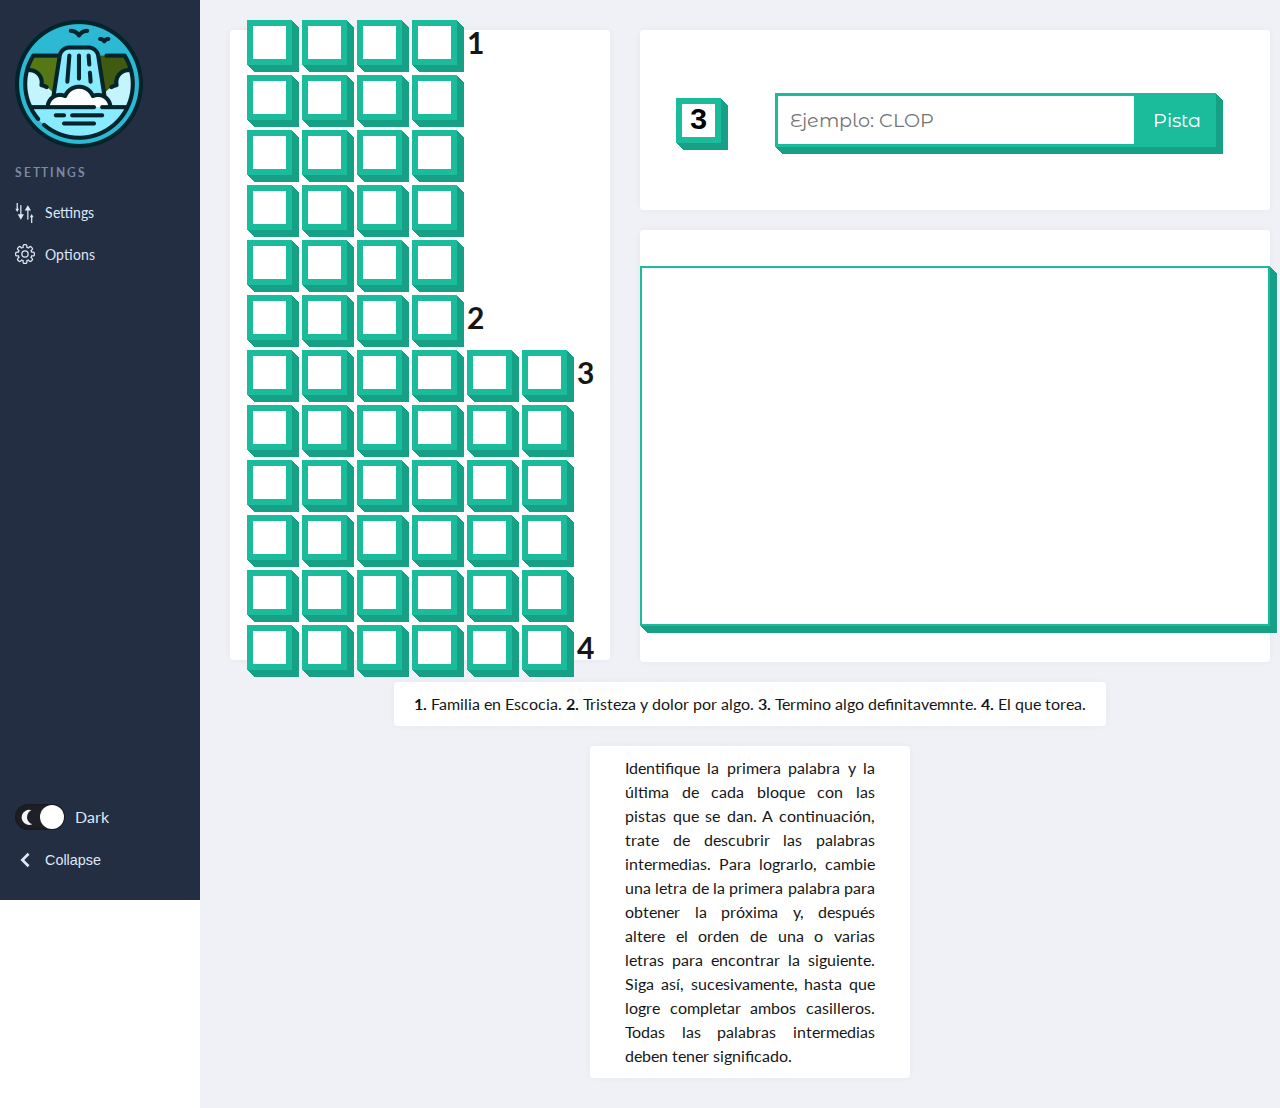
==== commit 03fca105: "fin del frontend? casi todo backend" ====
--- a/html/dashborad.html
+++ b/html/dashborad.html
@@ -142,19 +142,19 @@
 <section class="page-content">
     <section class="grid">
         <article class="table">
-            <table>
-                <tr>
-                    <td>
-                        <input type="text" size="1" maxlength="1"  onkeyup="this.value=this.value.toUpperCase();">
-                    </td>
-                    <td>
-                        <input type="text" size="1" maxlength="1"  onkeyup="this.value=this.value.toUpperCase();">
-                    </td>
-                    <td>
-                        <input type="text" size="1" maxlength="1"  onkeyup="this.value=this.value.toUpperCase();">
-                    </td>
-                    <td>
-                        <input type="text" size="1" maxlength="1"  onkeyup="this.value=this.value.toUpperCase();">
+            <table id="pastime">
+                <tr>
+                    <td>
+                        <input type="text" size="1" maxlength="1"  onkeyup="this.value=this.value.toUpperCase(); nextCell(0,0);">
+                    </td>
+                    <td>
+                        <input type="text" size="1" maxlength="1"  onkeyup="this.value=this.value.toUpperCase(); nextCell(0,1);">
+                    </td>
+                    <td>
+                        <input type="text" size="1" maxlength="1"  onkeyup="this.value=this.value.toUpperCase(); nextCell(0,2);">
+                    </td>
+                    <td>
+                        <input type="text" size="1" maxlength="1"  onkeyup="this.value=this.value.toUpperCase(); nextCell(0,3);" onblur="checkWord(0);">
                     </td>
                     <td>
                         <b style="font-size: 30px">1</b>
@@ -162,72 +162,80 @@
                 </tr>
                 <tr>
                     <td>
-                        <input type="text" size="1" maxlength="1" onkeyup="this.value=this.value.toUpperCase();">
-                    </td>
-                    <td>
-                        <input type="text" size="1" maxlength="1" onkeyup="this.value=this.value.toUpperCase();">
-                    </td>
-                    <td>
-                        <input type="text" size="1" maxlength="1" onkeyup="this.value=this.value.toUpperCase();">
-                    </td>
-                    <td>
-                        <input type="text" size="1" maxlength="1" onkeyup="this.value=this.value.toUpperCase();">
-                    </td>
-                </tr>
-                <tr>
-                    <td>
-                        <input type="text" size="1" maxlength="1" onkeyup="this.value=this.value.toUpperCase();">
-                    </td>
-                    <td>
-                        <input type="text" size="1" maxlength="1" onkeyup="this.value=this.value.toUpperCase();">
-                    </td>
-                    <td>
-                        <input type="text" size="1" maxlength="1" onkeyup="this.value=this.value.toUpperCase();">
-                    </td>
-                    <td>
-                        <input type="text" size="1" maxlength="1" onkeyup="this.value=this.value.toUpperCase();">
-                    </td>
-                </tr>
-                <tr>
-                    <td>
-                        <input type="text" size="1" maxlength="1" onkeyup="this.value=this.value.toUpperCase();">
-                    </td>
-                    <td>
-                        <input type="text" size="1" maxlength="1" onkeyup="this.value=this.value.toUpperCase();">
-                    </td>
-                    <td>
-                        <input type="text" size="1" maxlength="1" onkeyup="this.value=this.value.toUpperCase();">
-                    </td>
-                    <td>
-                        <input type="text" size="1" maxlength="1" onkeyup="this.value=this.value.toUpperCase();">
-                    </td>
-                </tr>
-                <tr>
-                    <td>
-                        <input type="text" size="1" maxlength="1" onkeyup="this.value=this.value.toUpperCase();">
-                    </td>
-                    <td>
-                        <input type="text" size="1" maxlength="1" onkeyup="this.value=this.value.toUpperCase();">
-                    </td>
-                    <td>
-                        <input type="text" size="1" maxlength="1" onkeyup="this.value=this.value.toUpperCase();">
-                    </td>
-                    <td>
-                        <input type="text" size="1" maxlength="1" onkeyup="this.value=this.value.toUpperCase();">
-                    </td>
-                </tr>
-                <tr>
-                    <td>
-                        <input type="text" size="1" maxlength="1" onkeyup="this.value=this.value.toUpperCase();">
-                    </td>
-                    <td>
-                        <input type="text" size="1" maxlength="1" onkeyup="this.value=this.value.toUpperCase();">
-                    </td>
-                    <td>
-                        <input type="text" size="1" maxlength="1" onkeyup="this.value=this.value.toUpperCase();">
-                    </td>
-                    <td>
-                        <input type="text" size="1" maxlength="1" onkeyup="this.value=this.value.toUpperCase();">
+                        <input type="text" size="1" maxlength="1" onkeyup="this.value=this.value.toUpperCase(); nextCell(1,0);">
+                    </td>
+                    <td>
+                        <input type="text" size="1" maxlength="1" onkeyup="this.value=this.value.toUpperCase(); nextCell(1,1);">
+                    </td>
+                    <td>
+                        <input type="text" size="1" maxlength="1" onkeyup="this.value=this.value.toUpperCase(); nextCell(1,2);">
+                    </td>
+                    <td>
+                        <input type="text" size="1" maxlength="1" onkeyup="this.value=this.value.toUpperCase(); nextCell(1,3);" onblur="checkWord(1);">
+                    </td>
+                    <td style="display: none">
+                    </td>
+                </tr>
+                <tr>
+                    <td>
+                        <input type="text" size="1" maxlength="1" onkeyup="this.value=this.value.toUpperCase(); nextCell(2,0);">
+                    </td>
+                    <td>
+                        <input type="text" size="1" maxlength="1" onkeyup="this.value=this.value.toUpperCase(); nextCell(2,1);">
+                    </td>
+                    <td>
+                        <input type="text" size="1" maxlength="1" onkeyup="this.value=this.value.toUpperCase(); nextCell(2,2);">
+                    </td>
+                    <td>
+                        <input type="text" size="1" maxlength="1" onkeyup="this.value=this.value.toUpperCase(); nextCell(2,3);" onblur="checkWord(2);">
+                    </td>
+                    <td style="display: none">
+                    </td>
+                </tr>
+                <tr>
+                    <td>
+                        <input type="text" size="1" maxlength="1" onkeyup="this.value=this.value.toUpperCase(); nextCell(3,0);">
+                    </td>
+                    <td>
+                        <input type="text" size="1" maxlength="1" onkeyup="this.value=this.value.toUpperCase(); nextCell(3,1);">
+                    </td>
+                    <td>
+                        <input type="text" size="1" maxlength="1" onkeyup="this.value=this.value.toUpperCase(); nextCell(3,2);">
+                    </td>
+                    <td>
+                        <input type="text" size="1" maxlength="1" onkeyup="this.value=this.value.toUpperCase(); nextCell(3,3);" onblur="checkWord(3);">
+                    </td>
+                    <td style="display: none">
+                    </td>
+                </tr>
+                <tr>
+                    <td>
+                        <input type="text" size="1" maxlength="1" onkeyup="this.value=this.value.toUpperCase(); nextCell(4,0);">
+                    </td>
+                    <td>
+                        <input type="text" size="1" maxlength="1" onkeyup="this.value=this.value.toUpperCase(); nextCell(4,1);">
+                    </td>
+                    <td>
+                        <input type="text" size="1" maxlength="1" onkeyup="this.value=this.value.toUpperCase(); nextCell(4,2);">
+                    </td>
+                    <td>
+                        <input type="text" size="1" maxlength="1" onkeyup="this.value=this.value.toUpperCase(); nextCell(4,3);" onblur="checkWord(4);">
+                    </td>
+                    <td style="display: none">
+                    </td>
+                </tr>
+                <tr>
+                    <td>
+                        <input type="text" size="1" maxlength="1" onkeyup="this.value=this.value.toUpperCase(); nextCell(5,0);">
+                    </td>
+                    <td>
+                        <input type="text" size="1" maxlength="1" onkeyup="this.value=this.value.toUpperCase(); nextCell(5,1);">
+                    </td>
+                    <td>
+                        <input type="text" size="1" maxlength="1" onkeyup="this.value=this.value.toUpperCase(); nextCell(5,2);">
+                    </td>
+                    <td>
+                        <input type="text" size="1" maxlength="1" onkeyup="this.value=this.value.toUpperCase(); nextCell(5,3);" onblur="checkWord(5);">
                     </td>
                     <td>
                         <b style="font-size: 30px">2</b>
@@ -235,22 +243,22 @@
                 </tr>
                 <tr>
                     <td>
-                        <input type="text" size="1" maxlength="1" onkeyup="this.value=this.value.toUpperCase();">
-                    </td>
-                    <td>
-                        <input type="text" size="1" maxlength="1" onkeyup="this.value=this.value.toUpperCase();">
-                    </td>
-                    <td>
-                        <input type="text" size="1" maxlength="1" onkeyup="this.value=this.value.toUpperCase();">
-                    </td>
-                    <td>
-                        <input type="text" size="1" maxlength="1" onkeyup="this.value=this.value.toUpperCase();">
-                    </td>
-                    <td>
-                        <input type="text" size="1" maxlength="1" onkeyup="this.value=this.value.toUpperCase();">
-                    </td>
-                    <td>
-                        <input type="text" size="1" maxlength="1" onkeyup="this.value=this.value.toUpperCase();">
+                        <input type="text" size="1" maxlength="1" onkeyup="this.value=this.value.toUpperCase(); nextCell(6,0);">
+                    </td>
+                    <td>
+                        <input type="text" size="1" maxlength="1" onkeyup="this.value=this.value.toUpperCase(); nextCell(6,1);">
+                    </td>
+                    <td>
+                        <input type="text" size="1" maxlength="1" onkeyup="this.value=this.value.toUpperCase(); nextCell(6,2);">
+                    </td>
+                    <td>
+                        <input type="text" size="1" maxlength="1" onkeyup="this.value=this.value.toUpperCase(); nextCell(6,3);">
+                    </td>
+                    <td>
+                        <input type="text" size="1" maxlength="1" onkeyup="this.value=this.value.toUpperCase(); nextCell(6,4);">
+                    </td>
+                    <td>
+                        <input type="text" size="1" maxlength="1" onkeyup="this.value=this.value.toUpperCase(); nextCell(6,5);" onblur="checkWord(6);">
                     </td>
                     <td>
                         <b style="font-size: 30px">3</b>
@@ -258,102 +266,110 @@
                 </tr>
                 <tr>
                     <td>
-                        <input type="text" size="1" maxlength="1" onkeyup="this.value=this.value.toUpperCase();">
-                    </td>
-                    <td>
-                        <input type="text" size="1" maxlength="1" onkeyup="this.value=this.value.toUpperCase();">
-                    </td>
-                    <td>
-                        <input type="text" size="1" maxlength="1" onkeyup="this.value=this.value.toUpperCase();">
-                    </td>
-                    <td>
-                        <input type="text" size="1" maxlength="1" onkeyup="this.value=this.value.toUpperCase();">
-                    </td>
-                    <td>
-                        <input type="text" size="1" maxlength="1" onkeyup="this.value=this.value.toUpperCase();">
-                    </td>
-                    <td>
-                        <input type="text" size="1" maxlength="1" onkeyup="this.value=this.value.toUpperCase();">
-                    </td>
-                </tr>
-                <tr>
-                    <td>
-                        <input type="text" size="1" maxlength="1" onkeyup="this.value=this.value.toUpperCase();">
-                    </td>
-                    <td>
-                        <input type="text" size="1" maxlength="1" onkeyup="this.value=this.value.toUpperCase();">
-                    </td>
-                    <td>
-                        <input type="text" size="1" maxlength="1" onkeyup="this.value=this.value.toUpperCase();">
-                    </td>
-                    <td>
-                        <input type="text" size="1" maxlength="1" onkeyup="this.value=this.value.toUpperCase();">
-                    </td>
-                    <td>
-                        <input type="text" size="1" maxlength="1" onkeyup="this.value=this.value.toUpperCase();">
-                    </td>
-                    <td>
-                        <input type="text" size="1" maxlength="1" onkeyup="this.value=this.value.toUpperCase();">
-                    </td>
-                </tr>
-                <tr>
-                    <td>
-                        <input type="text" size="1" maxlength="1" onkeyup="this.value=this.value.toUpperCase();">
-                    </td>
-                    <td>
-                        <input type="text" size="1" maxlength="1" onkeyup="this.value=this.value.toUpperCase();">
-                    </td>
-                    <td>
-                        <input type="text" size="1" maxlength="1" onkeyup="this.value=this.value.toUpperCase();">
-                    </td>
-                    <td>
-                        <input type="text" size="1" maxlength="1" onkeyup="this.value=this.value.toUpperCase();">
-                    </td>
-                    <td>
-                        <input type="text" size="1" maxlength="1" onkeyup="this.value=this.value.toUpperCase();">
-                    </td>
-                    <td>
-                        <input type="text" size="1" maxlength="1" onkeyup="this.value=this.value.toUpperCase();">
-                    </td>
-                </tr>
-                <tr>
-                    <td>
-                        <input type="text" size="1" maxlength="1" onkeyup="this.value=this.value.toUpperCase();">
-                    </td>
-                    <td>
-                        <input type="text" size="1" maxlength="1" onkeyup="this.value=this.value.toUpperCase();">
-                    </td>
-                    <td>
-                        <input type="text" size="1" maxlength="1" onkeyup="this.value=this.value.toUpperCase();">
-                    </td>
-                    <td>
-                        <input type="text" size="1" maxlength="1" onkeyup="this.value=this.value.toUpperCase();">
-                    </td>
-                    <td>
-                        <input type="text" size="1" maxlength="1" onkeyup="this.value=this.value.toUpperCase();">
-                    </td>
-                    <td>
-                        <input type="text" size="1" maxlength="1" onkeyup="this.value=this.value.toUpperCase();">
-                    </td>
-                </tr>
-                <tr>
-                    <td>
-                        <input type="text" size="1" maxlength="1" onkeyup="this.value=this.value.toUpperCase();">
-                    </td>
-                    <td>
-                        <input type="text" size="1" maxlength="1" onkeyup="this.value=this.value.toUpperCase();">
-                    </td>
-                    <td>
-                        <input type="text" size="1" maxlength="1" onkeyup="this.value=this.value.toUpperCase();">
-                    </td>
-                    <td>
-                        <input type="text" size="1" maxlength="1" onkeyup="this.value=this.value.toUpperCase();">
-                    </td>
-                    <td>
-                        <input type="text" size="1" maxlength="1" onkeyup="this.value=this.value.toUpperCase();">
-                    </td>
-                    <td>
-                        <input type="text" size="1" maxlength="1" onkeyup="this.value=this.value.toUpperCase();">
+                        <input type="text" size="1" maxlength="1" onkeyup="this.value=this.value.toUpperCase(); nextCell(7,0);">
+                    </td>
+                    <td>
+                        <input type="text" size="1" maxlength="1" onkeyup="this.value=this.value.toUpperCase(); nextCell(7,1);">
+                    </td>
+                    <td>
+                        <input type="text" size="1" maxlength="1" onkeyup="this.value=this.value.toUpperCase(); nextCell(7,2);">
+                    </td>
+                    <td>
+                        <input type="text" size="1" maxlength="1" onkeyup="this.value=this.value.toUpperCase(); nextCell(7,3);">
+                    </td>
+                    <td>
+                        <input type="text" size="1" maxlength="1" onkeyup="this.value=this.value.toUpperCase(); nextCell(7,4);">
+                    </td>
+                    <td>
+                        <input type="text" size="1" maxlength="1" onkeyup="this.value=this.value.toUpperCase(); nextCell(7,5);" onblur="checkWord(7);">
+                    </td>
+                    <td style="display: none">
+                    </td>
+                </tr>
+                <tr>
+                    <td>
+                        <input type="text" size="1" maxlength="1" onkeyup="this.value=this.value.toUpperCase(); nextCell(8,0);">
+                    </td>
+                    <td>
+                        <input type="text" size="1" maxlength="1" onkeyup="this.value=this.value.toUpperCase(); nextCell(8,1);">
+                    </td>
+                    <td>
+                        <input type="text" size="1" maxlength="1" onkeyup="this.value=this.value.toUpperCase(); nextCell(8,2);">
+                    </td>
+                    <td>
+                        <input type="text" size="1" maxlength="1" onkeyup="this.value=this.value.toUpperCase(); nextCell(8,3);">
+                    </td>
+                    <td>
+                        <input type="text" size="1" maxlength="1" onkeyup="this.value=this.value.toUpperCase(); nextCell(8,4);">
+                    </td>
+                    <td>
+                        <input type="text" size="1" maxlength="1" onkeyup="this.value=this.value.toUpperCase(); nextCell(8,5);" onblur="checkWord(8);">
+                    </td>
+                    <td style="display: none">
+                    </td>
+                </tr>
+                <tr>
+                    <td>
+                        <input type="text" size="1" maxlength="1" onkeyup="this.value=this.value.toUpperCase(); nextCell(9,0);">
+                    </td>
+                    <td>
+                        <input type="text" size="1" maxlength="1" onkeyup="this.value=this.value.toUpperCase(); nextCell(9,1);">
+                    </td>
+                    <td>
+                        <input type="text" size="1" maxlength="1" onkeyup="this.value=this.value.toUpperCase(); nextCell(9,2);">
+                    </td>
+                    <td>
+                        <input type="text" size="1" maxlength="1" onkeyup="this.value=this.value.toUpperCase(); nextCell(9,3);">
+                    </td>
+                    <td>
+                        <input type="text" size="1" maxlength="1" onkeyup="this.value=this.value.toUpperCase(); nextCell(9,4);">
+                    </td>
+                    <td>
+                        <input type="text" size="1" maxlength="1" onkeyup="this.value=this.value.toUpperCase(); nextCell(9,5);" onblur="checkWord(9);">
+                    </td>
+                    <td style="display: none">
+                    </td>
+                </tr>
+                <tr>
+                    <td>
+                        <input type="text" size="1" maxlength="1" onkeyup="this.value=this.value.toUpperCase(); nextCell(10,0);">
+                    </td>
+                    <td>
+                        <input type="text" size="1" maxlength="1" onkeyup="this.value=this.value.toUpperCase(); nextCell(10,1);">
+                    </td>
+                    <td>
+                        <input type="text" size="1" maxlength="1" onkeyup="this.value=this.value.toUpperCase(); nextCell(10,2);">
+                    </td>
+                    <td>
+                        <input type="text" size="1" maxlength="1" onkeyup="this.value=this.value.toUpperCase(); nextCell(10,3);">
+                    </td>
+                    <td>
+                        <input type="text" size="1" maxlength="1" onkeyup="this.value=this.value.toUpperCase(); nextCell(10,4);">
+                    </td>
+                    <td>
+                        <input type="text" size="1" maxlength="1" onkeyup="this.value=this.value.toUpperCase(); nextCell(10,5);" onblur="checkWord(10);">
+                    </td>
+                    <td style="display: none">
+                    </td>
+                </tr>
+                <tr>
+                    <td>
+                        <input type="text" size="1" maxlength="1" onkeyup="this.value=this.value.toUpperCase(); nextCell(11,0);">
+                    </td>
+                    <td>
+                        <input type="text" size="1" maxlength="1" onkeyup="this.value=this.value.toUpperCase(); nextCell(11,1);">
+                    </td>
+                    <td>
+                        <input type="text" size="1" maxlength="1" onkeyup="this.value=this.value.toUpperCase(); nextCell(11,2);">
+                    </td>
+                    <td>
+                        <input type="text" size="1" maxlength="1" onkeyup="this.value=this.value.toUpperCase(); nextCell(11,3);">
+                    </td>
+                    <td>
+                        <input type="text" size="1" maxlength="1" onkeyup="this.value=this.value.toUpperCase(); nextCell(11,4);">
+                    </td>
+                    <td>
+                        <input type="text" size="1" maxlength="1" onkeyup="this.value=this.value.toUpperCase(); nextCell(11,5);" onblur="checkWord(11);">
                     </td>
                     <td>
                        <b style="font-size: 30px">4</b>
--- a/css/dashboard.css
+++ b/css/dashboard.css
@@ -82,15 +82,26 @@
 
 input[type=text]{
     font-size: 30px;
-    border: 2px black solid;
-    background-color: rgba(169, 169, 169, 0.41);
+    background-color: white;
     text-align: center;
-    width: 50px;
-    height: 50px;
-}
+    width: 45px;
+    height: 45px;
+    border:0.2em solid rgb(26, 188, 156);
+    box-shadow:
+            1px 1px 0 rgb(22, 160, 133),
+            2px 2px 0 rgb(22, 160, 133),
+            3px 3px 0 rgb(22, 160, 133),
+            4px 4px 0 rgb(22, 160, 133),
+            5px 5px 0 rgb(22, 160, 133),
+            6px 6px 0 rgb(22, 160, 133),
+            7px 7px 0 rgb(22, 160, 133)
+;
+}
+
+input[type=text]:focus{outline: none;}
 
 table{
-    border-spacing: 5px;
+    border-spacing: 10px;
 }
 
 textarea{
@@ -98,6 +109,17 @@
     height: 40vmin;
     resize: none;
     text-align: center;
+    display: flex;
+    border:0.2em solid rgb(26, 188, 156);
+    box-shadow:
+            1px 1px 0 rgb(22, 160, 133),
+            2px 2px 0 rgb(22, 160, 133),
+            3px 3px 0 rgb(22, 160, 133),
+            4px 4px 0 rgb(22, 160, 133),
+            5px 5px 0 rgb(22, 160, 133),
+            6px 6px 0 rgb(22, 160, 133),
+            7px 7px 0 rgb(22, 160, 133)
+;
 }
 
 textarea:focus{outline: none}
@@ -110,18 +132,6 @@
     margin-left: 4vmin;
     font-weight: bold;
     font-size: 30px;
-    display: flex;
-    border:0.2em solid rgb(26, 188, 156);
-    box-shadow:
-        1px 1px 0 rgb(22, 160, 133),
-        2px 2px 0 rgb(22, 160, 133),
-        3px 3px 0 rgb(22, 160, 133),
-        4px 4px 0 rgb(22, 160, 133),
-        5px 5px 0 rgb(22, 160, 133),
-        6px 6px 0 rgb(22, 160, 133),
-        7px 7px 0 rgb(22, 160, 133)
-    ;
-
 }
 
 /* SEARCH BAR STYLES
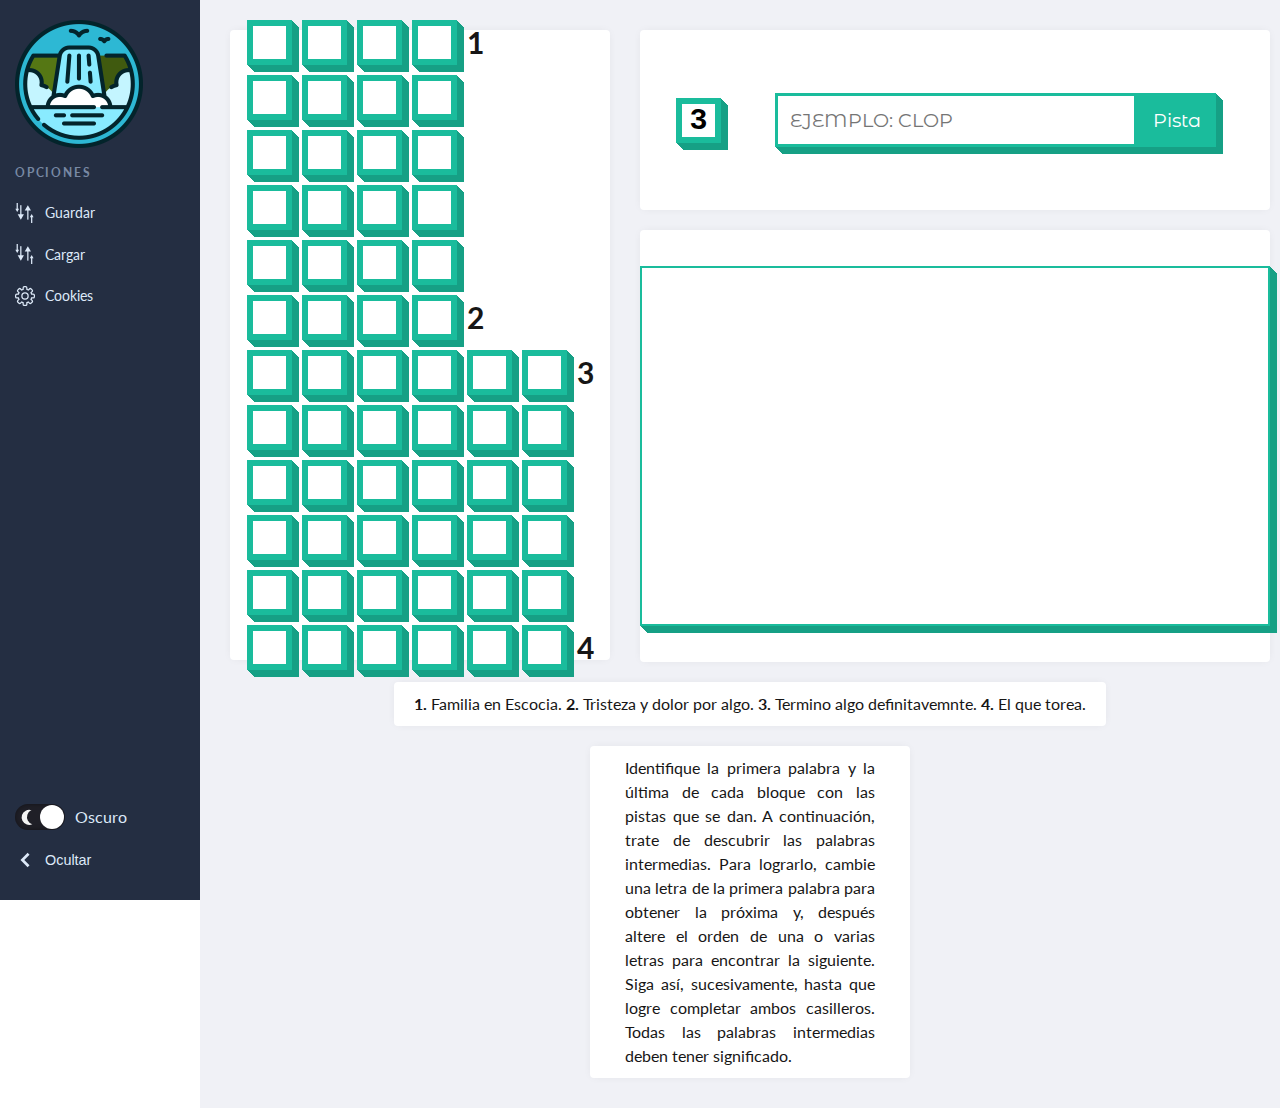
==== commit 20d0a0f2: "fin?" ====
--- a/html/dashborad.html
+++ b/html/dashborad.html
@@ -5,72 +5,8 @@
     <link rel="stylesheet" href="../css/dashboard.css">
     <title>Pasatiempo en cascada</title>
 </head>
-<body onload="readDictionary()">
+<body onload="readDictionary(); askCookies();">
 <svg style="display:none;">
-    <symbol id="logo" viewBox="0 0 140 59">
-        <g>
-            <path d="M6.8 57c0 .4-.1.7-.2.9-.1.2-.3.4-.4.5-.1.1-.4.199-.5.3-.2 0-.3.1-.5.1-.1 0-.3 0-.5-.1-.2 0-.4-.101-.5-.3-.2 0-.4-.2-.5-.4-.1-.2-.2-.5-.2-.9V44.7h-2c-.3 0-.6-.101-.8-.2-.2-.1-.3-.2-.5-.4s-.2-.3-.2-.4v-.4c0-.1 0-.2.1-.399 0-.2.1-.301.2-.4.1-.1.3-.3.5-.4.1 0 .4-.1.7-.1h2.1v-3.5c0-1 .1-1.9.3-2.7C4.1 35 4.5 34.3 5 33.7c.5-.6 1.1-1.1 1.9-1.4.8-.3 1.7-.5 2.7-.5.9 0 1.5.101 1.8.4.3.3.5.6.5 1.1 0 .3-.1.601-.3.9-.2.3-.6.4-1.2.4h-.6c-.6 0-1.1.101-1.5.301-.4.199-.7.5-.9.8C7.2 36 7 36.5 7 37c-.1.5-.1 1-.1 1.6V42h2.7c.3 0 .6.1.8.2.2.1.3.2.5.399.1.101.2.301.2.401 0 .2.1.3.1.4 0 .1 0 .3-.1.399 0 .2-.1.3-.2.4-.1.1-.3.3-.5.399-.2.101-.5.2-.8.2H6.8V57z"/>
-            <path d="M30.4 50.2c0 1.3-.2 2.5-.7 3.5-.5 1.1-1.1 2-1.9 2.8-.8.8-1.8 1.4-2.8 1.8-1.1.4-2.3.601-3.5.601-1.3 0-2.4-.2-3.5-.601-1.1-.399-2-1-2.8-1.8-.8-.8-1.4-1.7-1.9-2.8-.5-1.101-.7-2.2-.7-3.5s.2-2.4.7-3.5c.5-1.101 1.1-2 1.9-2.7.8-.8 1.7-1.4 2.8-1.8 1.1-.4 2.3-.601 3.5-.601 1.3 0 2.4.2 3.5.601 1.1.399 2 1 2.8 1.8.8.8 1.4 1.7 1.9 2.7.5 1.1.7 2.3.7 3.5zm-3.4 0c0-.8-.1-1.5-.4-2.3-.2-.7-.6-1.4-1.1-1.9s-1-1-1.7-1.3c-.7-.3-1.5-.5-2.4-.5s-1.7.2-2.4.5-1.3.8-1.7 1.3c-.5.5-.8 1.2-1.1 1.9-.2.699-.4 1.5-.4 2.3s.1 1.5.4 2.3c.2.7.6 1.4 1.1 1.9.5.6 1 1 1.7 1.3s1.5.5 2.4.5 1.7-.2 2.4-.5 1.3-.8 1.7-1.3c.5-.601.8-1.2 1.1-1.9.3-.7.4-1.5.4-2.3z"/>
-            <path d="M38.1 44.8h.1c.4-.899 1-1.7 1.9-2.3s1.8-.9 2.9-.9c.5 0 1 .101 1.3.301.4.199.6.6.6 1.1 0 .6-.2 1-.6 1.2-.4.2-.8.3-1.4.3h-.2c-1.3 0-2.4.5-3.2 1.4-.8.899-1.3 2.3-1.3 4.1v7c0 .4-.1.7-.2.9-.1.199-.3.399-.4.5-.2.1-.4.199-.5.3-.2 0-.3.1-.5.1-.1 0-.3 0-.5-.1-.2 0-.4-.101-.5-.3-.1-.2-.3-.301-.4-.5C35 57.7 35 57.4 35 57V43.5c0-.4.1-.7.2-.9.1-.199.3-.399.4-.5.2-.1.3-.199.5-.199s.3-.101.5-.101c.1 0 .3 0 .4.101.2 0 .3.1.5.199.2.101.3.301.4.5.1.2.2.5.2.9v1.3z"/>
-            <path d="M49.2 51.3c0 .7.2 1.4.5 2 .3.601.7 1.2 1.2 1.601.5.5 1.1.8 1.7 1.1s1.3.4 2 .4c1 0 1.8-.2 2.5-.5.7-.4 1.2-.801 1.8-1.2.2-.2.4-.3.6-.4.2-.301.3-.301.5-.301.4 0 .7.1 1 .4.3.199.4.6.4 1 0 .1 0 .3-.1.5s-.2.4-.4.7c-1.6 1.7-3.7 2.5-6.3 2.5-1.3 0-2.4-.199-3.5-.6s-2-1-2.8-1.8c-.8-.8-1.4-1.7-1.8-2.7-.4-1.1-.7-2.3-.7-3.6 0-1.301.2-2.5.6-3.5.4-1.101 1-2 1.8-2.801.8-.8 1.7-1.399 2.7-1.8 1-.399 2.2-.6 3.4-.6 2.1 0 3.8.6 5.2 1.8s2.3 2.9 2.6 5.2c0 .3.1.5.1.6v.5c0 1.101-.6 1.7-1.7 1.7H49.2V51.3zm9.9-2.5c0-.7-.1-1.3-.3-1.8-.2-.6-.5-1.1-.9-1.5s-.9-.7-1.4-1c-.6-.2-1.2-.4-2-.4-.7 0-1.4.101-2 .4-.6.2-1.2.6-1.6 1-.5.4-.8.9-1.1 1.5-.3.6-.5 1.2-.5 1.8h9.8z"/>
-            <path d="M77.9 55.1c.399-.3.8-.5 1.199-.5.4 0 .7.101 1 .4.2.3.4.6.4.9 0 .199 0 .5-.1.699a1.856 1.856 0 01-.599.701c-.7.5-1.399.9-2.3 1.2s-1.8.4-2.7.4c-1.3 0-2.5-.2-3.5-.601-1.1-.399-2-1-2.8-1.8s-1.4-1.7-1.8-2.7c-.4-1.1-.7-2.3-.7-3.6s.2-2.5.7-3.601c.4-1.1 1.1-2 1.8-2.8.8-.8 1.7-1.399 2.8-1.8 1.101-.4 2.2-.6 3.5-.6.9 0 1.7.1 2.601.399C78.2 42 79 42.4 79.6 43l.7.7c.101.2.2.5.2.7 0 .399-.1.8-.4 1-.3.3-.6.399-1 .399-.199 0-.399 0-.5-.1-.2-.099-.4-.199-.7-.499-.301-.3-.7-.5-1.2-.7s-1-.3-1.7-.3c-.9 0-1.6.2-2.3.5s-1.2.8-1.7 1.3-.8 1.2-1.1 1.9c-.2.699-.4 1.5-.4 2.3s.1 1.5.3 2.2c.2.699.6 1.3 1 1.899.5.5 1 1 1.7 1.3.7.301 1.4.5 2.3.5.7 0 1.3-.1 1.8-.3.4-.099.9-.299 1.3-.699z"/>
-            <path d="M94.6 56.2h-.1c-.6.899-1.4 1.6-2.3 2.1-.9.5-2 .7-3.3.7-.7 0-1.301-.1-2-.3-.7-.2-1.4-.5-1.9-.9-.6-.399-1.1-.899-1.4-1.6-.4-.7-.6-1.5-.6-2.4 0-1.3.3-2.2 1-3 .7-.7 1.6-1.3 2.7-1.7 1.1-.399 2.3-.6 3.7-.699 1.399-.101 2.8-.2 4.199-.2v-.5c0-1.2-.399-2.101-1.1-2.7s-1.7-.9-3-.9c-.7 0-1.4.101-2 .301-.6.199-1.3.5-1.9 1-.3.199-.699.3-1 .3-.3 0-.6-.101-.899-.4-.2-.2-.4-.6-.4-.899 0-.2.101-.5.2-.7s.3-.4.6-.601c.7-.5 1.601-1 2.5-1.3 1-.3 2-.5 3.2-.5s2.2.2 3.101.5c.899.3 1.6.8 2.199 1.4.601.6 1 1.3 1.301 2.1.3.8.399 1.601.399 2.5V56.9c0 .3-.1.6-.2.899-.1.201-.2.401-.4.501-.2.101-.3.2-.5.2s-.3.1-.4.1c-.1 0-.3 0-.399-.1-.2 0-.301-.1-.5-.2-.201-.1-.301-.3-.401-.5s-.2-.5-.2-.899v-.7h-.2zm-.9-5.5c-.8 0-1.7 0-2.5.1-.9.101-1.7.2-2.4.4s-1.3.5-1.8.9-.7 1-.7 1.7c0 .5.101.9.3 1.2.2.3.5.6.801.8.3.2.699.4 1.1.4.4.1.8.1 1.2.1 1.5 0 2.7-.5 3.5-1.399.8-.9 1.2-2.101 1.2-3.5v-.9h-.7v.199z"/>
-            <path d="M111.4 45.4c-.5-.5-1-.801-1.5-1-.5-.2-1.101-.301-1.601-.301-.399 0-.7 0-1.1.101-.4.1-.7.2-1 .399-.3.2-.5.4-.7.7s-.3.601-.3 1c0 .7.3 1.2.899 1.601.601.3 1.601.6 2.801.899.8.2 1.5.4 2.199.7.7.3 1.301.6 1.801 1s.899.8 1.199 1.4c.301.5.4 1.199.4 1.899 0 1-.2 1.8-.6 2.5-.4.7-.9 1.2-1.5 1.7-.601.4-1.301.7-2.101.9-.8.199-1.6.3-2.399.3-1 0-2-.2-2.9-.5-1-.3-1.8-.8-2.5-1.4-.3-.3-.5-.5-.6-.7-.098-.198-.098-.398-.098-.598 0-.4.101-.8.4-1 .3-.3.6-.4 1-.4.399 0 .8.2 1.2.5.5.5 1.1.801 1.699 1.101.601.3 1.2.399 1.9.399.4 0 .8 0 1.2-.1.399-.1.7-.2 1-.4.3-.199.6-.399.8-.699.2-.301.3-.7.3-1.2 0-.8-.399-1.3-1.1-1.7s-1.8-.7-3.2-1c-.6-.1-1.1-.3-1.7-.5-.6-.2-1.1-.5-1.6-.8s-.8-.8-1.101-1.3c-.3-.5-.399-1.2-.399-2 0-.9.2-1.601.5-2.301.401-.6.801-1.2 1.401-1.6.601-.4 1.2-.7 2-.9.7-.199 1.5-.3 2.301-.3.899 0 1.699.101 2.6.4.8.3 1.6.7 2.2 1.2.3.3.5.5.6.699.101.2.101.4.101.601 0 .399-.101.7-.4 1s-.6.399-1 .399c-.402-.199-.802-.399-1.102-.699z"/>
-            <path d="M126 58.4c-.6.3-1.3.399-2.1.399-1.601 0-2.801-.399-3.601-1.3s-1.2-2.2-1.2-3.9v-9H117.2c-.3 0-.601 0-.8-.1-.2-.1-.4-.2-.5-.3-.101-.101-.2-.3-.2-.4 0-.2-.101-.3-.101-.399 0-.101 0-.2.101-.4 0-.2.1-.3.2-.4.1-.1.3-.3.5-.399.199-.101.5-.2.8-.2h1.899v-3.2c0-.399.101-.7.2-.899.101-.2.3-.4.4-.601.2-.1.399-.2.5-.3.2 0 .3-.1.5-.1.1 0 .3 0 .5.1.2 0 .3.1.5.3.2.101.3.3.399.601.101.199.2.6.2.899V42h3.2c.3 0 .6.1.8.2.2.1.3.2.5.399.102.101.202.301.202.401 0 .2.1.3.1.4 0 .1 0 .3-.1.399 0 .2-.1.3-.2.4-.1.1-.3.3-.5.3-.2.1-.5.1-.8.1h-3.2V53.2c0 1 .2 1.7.5 2.1.4.4.8.601 1.4.601.2 0 .5 0 .7-.101.199-.1.399-.1.6-.1.4 0 .7.1.9.399.199.301.3.601.3.9s-.101.5-.2.7c0 .401-.2.601-.5.701z"/>
-            <path d="M133.2 44.8h.1c.4-.899 1-1.7 1.9-2.3.899-.6 1.8-.9 2.899-.9.5 0 1 .101 1.301.301.4.199.6.599.6 1.099 0 .6-.2 1-.6 1.2-.4.2-.801.3-1.4.3h-.2c-1.3 0-2.399.5-3.2 1.4-.8.899-1.3 2.3-1.3 4.1v7c0 .4-.1.7-.2.9-.1.199-.3.399-.399.5-.101.1-.4.199-.5.3-.2 0-.3.1-.5.1-.101 0-.3 0-.5-.1-.2 0-.4-.101-.5-.3-.2-.101-.3-.301-.4-.5-.1-.2-.2-.5-.2-.9V43.5c0-.4.101-.7.2-.9.101-.199.3-.399.4-.5.2-.1.3-.199.5-.199s.3-.101.5-.101c.1 0 .3 0 .399.101.2 0 .301.1.5.199.2.101.301.301.4.5.1.2.2.5.2.9v1.3z"/>
-        </g>
-        <g>
-            <g>
-                <path fill="#08A6DF"
-                      d="M70 32.9c-9.1 0-16.5-7.4-16.5-16.5 0-4.8 2.1-9.3 5.7-12.4.5-.4 1.2-.4 1.6.1.4.5.4 1.2-.1 1.6-3.1 2.7-4.9 6.6-4.9 10.7 0 7.8 6.4 14.2 14.2 14.2s14.2-6.4 14.2-14.2c0-7.8-6.4-14.1-14.2-14.1-1.9 0-3.7.4-5.4 1.1-.6.2-1.3 0-1.5-.6-.2-.6 0-1.3.6-1.5C65.7.4 67.8 0 70 0c9.1 0 16.5 7.4 16.5 16.5S79.1 32.9 70 32.9z"/>
-            </g>
-            <g>
-                <path fill="#7C2A8A"
-                      d="M70 28.4c-6.6 0-11.9-5.4-11.9-11.9 0-6.6 5.4-11.9 11.9-11.9 5 0 9.5 3.2 11.2 7.9.5 1.3.7 2.6.7 4 0 .6-.5 1.1-1.101 1.1-.6 0-1.1-.5-1.1-1.1 0-1.1-.2-2.2-.601-3.3-1.399-3.8-5-6.4-9.1-6.4-5.3 0-9.6 4.3-9.6 9.6s4.3 9.6 9.6 9.6c.6 0 1.1.5 1.1 1.1.002.8-.498 1.3-1.098 1.3z"/>
-            </g>
-            <g>
-                <path fill="#EC1848"
-                      d="M70 23.9c-4.1 0-7.4-3.3-7.4-7.4s3.3-7.4 7.4-7.4c.6 0 1.1.5 1.1 1.1 0 .6-.5 1.1-1.1 1.1-2.8 0-5.1 2.3-5.1 5.1s2.3 5.1 5.1 5.1 5.1-2.3 5.1-5.1c0-.6.5-1.1 1.101-1.1.6 0 1.1.5 1.1 1.1.099 4.2-3.201 7.5-7.301 7.5z"/>
-            </g>
-        </g>
-    </symbol>
-    <symbol id="down" viewBox="0 0 16 16">
-        <polygon points="3.81 4.38 8 8.57 12.19 4.38 13.71 5.91 8 11.62 2.29 5.91 3.81 4.38"/>
-    </symbol>
-    <symbol id="users" viewBox="0 0 16 16">
-        <path d="M8,0a8,8,0,1,0,8,8A8,8,0,0,0,8,0ZM8,15a7,7,0,0,1-5.19-2.32,2.71,2.71,0,0,1,1.7-1,13.11,13.11,0,0,0,1.29-.28,2.32,2.32,0,0,0,.94-.34,1.17,1.17,0,0,0-.27-.7h0A3.61,3.61,0,0,1,5.15,7.49,3.18,3.18,0,0,1,8,4.07a3.18,3.18,0,0,1,2.86,3.42,3.6,3.6,0,0,1-1.32,2.88h0a1.13,1.13,0,0,0-.27.69,2.68,2.68,0,0,0,.93.31,10.81,10.81,0,0,0,1.28.23,2.63,2.63,0,0,1,1.78,1A7,7,0,0,1,8,15Z"/>
-    </symbol>
-    <symbol id="collection" viewBox="0 0 16 16">
-        <rect width="7" height="7"/>
-        <rect y="9" width="7" height="7"/>
-        <rect x="9" width="7" height="7"/>
-        <rect x="9" y="9" width="7" height="7"/>
-    </symbol>
-    <symbol id="charts" viewBox="0 0 16 16">
-        <polygon
-                points="0.64 7.38 -0.02 6.63 2.55 4.38 4.57 5.93 9.25 0.78 12.97 4.37 15.37 2.31 16.02 3.07 12.94 5.72 9.29 2.21 4.69 7.29 2.59 5.67 0.64 7.38"/>
-        <rect y="9" width="2" height="7"/>
-        <rect x="12" y="8" width="2" height="8"/>
-        <rect x="8" y="6" width="2" height="10"/>
-        <rect x="4" y="11" width="2" height="5"/>
-    </symbol>
-    <symbol id="comments" viewBox="0 0 16 16">
-        <path d="M0,16.13V2H15V13H5.24ZM1,3V14.37L5,12h9V3Z"/>
-        <rect x="3" y="5" width="9" height="1"/>
-        <rect x="3" y="7" width="7" height="1"/>
-        <rect x="3" y="9" width="5" height="1"/>
-    </symbol>
-    <symbol id="pages" viewBox="0 0 16 16">
-        <rect x="4" width="12" height="12" transform="translate(20 12) rotate(-180)"/>
-        <polygon points="2 14 2 2 0 2 0 14 0 16 2 16 14 16 14 14 2 14"/>
-    </symbol>
-    <symbol id="appearance" viewBox="0 0 16 16">
-        <path d="M3,0V7A2,2,0,0,0,5,9H6v5a2,2,0,0,0,4,0V9h1a2,2,0,0,0,2-2V0Zm9,7a1,1,0,0,1-1,1H9v6a1,1,0,0,1-2,0V8H5A1,1,0,0,1,4,7V6h8ZM4,5V1H6V4H7V1H9V4h1V1h2V5Z"/>
-    </symbol>
-    <symbol id="trends" viewBox="0 0 16 16">
-        <polygon
-                points="0.64 11.85 -0.02 11.1 2.55 8.85 4.57 10.4 9.25 5.25 12.97 8.84 15.37 6.79 16.02 7.54 12.94 10.2 9.29 6.68 4.69 11.76 2.59 10.14 0.64 11.85"/>
-    </symbol>
     <symbol id="settings" viewBox="0 0 16 16">
         <rect x="9.78" y="5.34" width="1" height="7.97"/>
         <polygon points="7.79 6.07 10.28 1.75 12.77 6.07 7.79 6.07"/>
@@ -88,37 +24,36 @@
     <symbol id="collapse" viewBox="0 0 16 16">
         <polygon points="11.62 3.81 7.43 8 11.62 12.19 10.09 13.71 4.38 8 10.09 2.29 11.62 3.81"/>
     </symbol>
-    <symbol id="search" viewBox="0 0 16 16">
-        <path d="M6.57,1A5.57,5.57,0,1,1,1,6.57,5.57,5.57,0,0,1,6.57,1m0-1a6.57,6.57,0,1,0,6.57,6.57A6.57,6.57,0,0,0,6.57,0Z"/>
-        <rect x="11.84" y="9.87" width="2" height="5.93" transform="translate(-5.32 12.84) rotate(-45)"/>
-    </symbol>
 </svg>
 <header class="page-header">
     <nav>
         <img class="logo" src="../rsc/icono.png" alt="icono" width="128" height="128">
-        <button class="toggle-mob-menu" aria-expanded="false" aria-label="open menu">
-            <svg width="20" height="20" aria-hidden="true">
-                <use xlink:href="#down"></use>
-            </svg>
-        </button>
         <ul class="admin-menu">
             <li class="menu-heading">
-                <h3>Settings</h3>
+                <h3>Opciones</h3>
             </li>
             <li>
-                <a href="#0">
+                <a href="#0" onclick="saves();">
                     <svg>
                         <use xlink:href="#settings"></use>
                     </svg>
-                    <span>Settings</span>
+                    <span>Guardar</span>
                 </a>
             </li>
             <li>
-                <a href="#0">
+                <a href="#0" onclick="loadSave();">
+                    <svg>
+                        <use xlink:href="#settings"></use>
+                    </svg>
+                    <span>Cargar</span>
+                </a>
+            </li>
+            <li>
+                <a href="#0" onclick="cookies();">
                     <svg>
                         <use xlink:href="#options"></use>
                     </svg>
-                    <span>Options</span>
+                    <span>Cookies</span>
                 </a>
             </li>
             <li>
@@ -126,14 +61,14 @@
                     <input type="checkbox" id="mode" checked>
                     <label for="mode">
                         <span></span>
-                        <span>Dark</span>
+                        <span>Oscuro</span>
                     </label>
                 </div>
                 <button class="collapse-btn" aria-expanded="true" aria-label="collapse menu">
                     <svg aria-hidden="true">
                         <use xlink:href="#collapse"></use>
                     </svg>
-                    <span>Collapse</span>
+                    <span>Ocultar</span>
                 </button>
             </li>
         </ul>
@@ -145,16 +80,16 @@
             <table id="pastime">
                 <tr>
                     <td>
-                        <input type="text" size="1" maxlength="1"  onkeyup="this.value=this.value.toUpperCase(); nextCell(0,0);">
-                    </td>
-                    <td>
-                        <input type="text" size="1" maxlength="1"  onkeyup="this.value=this.value.toUpperCase(); nextCell(0,1);">
-                    </td>
-                    <td>
-                        <input type="text" size="1" maxlength="1"  onkeyup="this.value=this.value.toUpperCase(); nextCell(0,2);">
-                    </td>
-                    <td>
-                        <input type="text" size="1" maxlength="1"  onkeyup="this.value=this.value.toUpperCase(); nextCell(0,3);" onblur="checkWord(0);">
+                        <input type="text" size="1" maxlength="1"  onkeyup="moveCell(0,0);">
+                    </td>
+                    <td>
+                        <input type="text" size="1" maxlength="1"  onkeyup="moveCell(0,1);">
+                    </td>
+                    <td>
+                        <input type="text" size="1" maxlength="1"  onkeyup="moveCell(0,2);">
+                    </td>
+                    <td>
+                        <input type="text" size="1" maxlength="1" onkeyup="moveCell(0,3);" onblur="checkWord(0);">
                     </td>
                     <td>
                         <b style="font-size: 30px">1</b>
@@ -162,80 +97,80 @@
                 </tr>
                 <tr>
                     <td>
-                        <input type="text" size="1" maxlength="1" onkeyup="this.value=this.value.toUpperCase(); nextCell(1,0);">
-                    </td>
-                    <td>
-                        <input type="text" size="1" maxlength="1" onkeyup="this.value=this.value.toUpperCase(); nextCell(1,1);">
-                    </td>
-                    <td>
-                        <input type="text" size="1" maxlength="1" onkeyup="this.value=this.value.toUpperCase(); nextCell(1,2);">
-                    </td>
-                    <td>
-                        <input type="text" size="1" maxlength="1" onkeyup="this.value=this.value.toUpperCase(); nextCell(1,3);" onblur="checkWord(1);">
-                    </td>
-                    <td style="display: none">
-                    </td>
-                </tr>
-                <tr>
-                    <td>
-                        <input type="text" size="1" maxlength="1" onkeyup="this.value=this.value.toUpperCase(); nextCell(2,0);">
-                    </td>
-                    <td>
-                        <input type="text" size="1" maxlength="1" onkeyup="this.value=this.value.toUpperCase(); nextCell(2,1);">
-                    </td>
-                    <td>
-                        <input type="text" size="1" maxlength="1" onkeyup="this.value=this.value.toUpperCase(); nextCell(2,2);">
-                    </td>
-                    <td>
-                        <input type="text" size="1" maxlength="1" onkeyup="this.value=this.value.toUpperCase(); nextCell(2,3);" onblur="checkWord(2);">
-                    </td>
-                    <td style="display: none">
-                    </td>
-                </tr>
-                <tr>
-                    <td>
-                        <input type="text" size="1" maxlength="1" onkeyup="this.value=this.value.toUpperCase(); nextCell(3,0);">
-                    </td>
-                    <td>
-                        <input type="text" size="1" maxlength="1" onkeyup="this.value=this.value.toUpperCase(); nextCell(3,1);">
-                    </td>
-                    <td>
-                        <input type="text" size="1" maxlength="1" onkeyup="this.value=this.value.toUpperCase(); nextCell(3,2);">
-                    </td>
-                    <td>
-                        <input type="text" size="1" maxlength="1" onkeyup="this.value=this.value.toUpperCase(); nextCell(3,3);" onblur="checkWord(3);">
-                    </td>
-                    <td style="display: none">
-                    </td>
-                </tr>
-                <tr>
-                    <td>
-                        <input type="text" size="1" maxlength="1" onkeyup="this.value=this.value.toUpperCase(); nextCell(4,0);">
-                    </td>
-                    <td>
-                        <input type="text" size="1" maxlength="1" onkeyup="this.value=this.value.toUpperCase(); nextCell(4,1);">
-                    </td>
-                    <td>
-                        <input type="text" size="1" maxlength="1" onkeyup="this.value=this.value.toUpperCase(); nextCell(4,2);">
-                    </td>
-                    <td>
-                        <input type="text" size="1" maxlength="1" onkeyup="this.value=this.value.toUpperCase(); nextCell(4,3);" onblur="checkWord(4);">
-                    </td>
-                    <td style="display: none">
-                    </td>
-                </tr>
-                <tr>
-                    <td>
-                        <input type="text" size="1" maxlength="1" onkeyup="this.value=this.value.toUpperCase(); nextCell(5,0);">
-                    </td>
-                    <td>
-                        <input type="text" size="1" maxlength="1" onkeyup="this.value=this.value.toUpperCase(); nextCell(5,1);">
-                    </td>
-                    <td>
-                        <input type="text" size="1" maxlength="1" onkeyup="this.value=this.value.toUpperCase(); nextCell(5,2);">
-                    </td>
-                    <td>
-                        <input type="text" size="1" maxlength="1" onkeyup="this.value=this.value.toUpperCase(); nextCell(5,3);" onblur="checkWord(5);">
+                        <input type="text" size="1" maxlength="1" onkeyup="moveCell(1,0);">
+                    </td>
+                    <td>
+                        <input type="text" size="1" maxlength="1" onkeyup="moveCell(1,1);">
+                    </td>
+                    <td>
+                        <input type="text" size="1" maxlength="1" onkeyup="moveCell(1,2);">
+                    </td>
+                    <td>
+                        <input type="text" size="1" maxlength="1" onkeyup="moveCell(1,3);" onblur="checkWord(1);">
+                    </td>
+                    <td style="display: none">
+                    </td>
+                </tr>
+                <tr>
+                    <td>
+                        <input type="text" size="1" maxlength="1" onkeyup="moveCell(2,0);">
+                    </td>
+                    <td>
+                        <input type="text" size="1" maxlength="1" onkeyup="moveCell(2,1);">
+                    </td>
+                    <td>
+                        <input type="text" size="1" maxlength="1" onkeyup="moveCell(2,2);">
+                    </td>
+                    <td>
+                        <input type="text" size="1" maxlength="1" onkeyup="moveCell(2,3);" onblur="checkWord(2);">
+                    </td>
+                    <td style="display: none">
+                    </td>
+                </tr>
+                <tr>
+                    <td>
+                        <input type="text" size="1" maxlength="1" onkeyup="moveCell(3,0);">
+                    </td>
+                    <td>
+                        <input type="text" size="1" maxlength="1" onkeyup="moveCell(3,1);">
+                    </td>
+                    <td>
+                        <input type="text" size="1" maxlength="1" onkeyup="moveCell(3,2);">
+                    </td>
+                    <td>
+                        <input type="text" size="1" maxlength="1" onkeyup="moveCell(3,3);" onblur="checkWord(3);">
+                    </td>
+                    <td style="display: none">
+                    </td>
+                </tr>
+                <tr>
+                    <td>
+                        <input type="text" size="1" maxlength="1" onkeyup="moveCell(4,0);">
+                    </td>
+                    <td>
+                        <input type="text" size="1" maxlength="1" onkeyup="moveCell(4,1);">
+                    </td>
+                    <td>
+                        <input type="text" size="1" maxlength="1" onkeyup="moveCell(4,2);">
+                    </td>
+                    <td>
+                        <input type="text" size="1" maxlength="1" onkeyup="moveCell(4,3);" onblur="checkWord(4);">
+                    </td>
+                    <td style="display: none">
+                    </td>
+                </tr>
+                <tr>
+                    <td>
+                        <input type="text" size="1" maxlength="1" onkeyup="moveCell(5,0);">
+                    </td>
+                    <td>
+                        <input type="text" size="1" maxlength="1" onkeyup="moveCell(5,1);">
+                    </td>
+                    <td>
+                        <input type="text" size="1" maxlength="1" onkeyup="moveCell(5,2);">
+                    </td>
+                    <td>
+                        <input type="text" size="1" maxlength="1" onkeyup="moveCell(5,3);" onblur="checkWord(5);">
                     </td>
                     <td>
                         <b style="font-size: 30px">2</b>
@@ -243,22 +178,22 @@
                 </tr>
                 <tr>
                     <td>
-                        <input type="text" size="1" maxlength="1" onkeyup="this.value=this.value.toUpperCase(); nextCell(6,0);">
-                    </td>
-                    <td>
-                        <input type="text" size="1" maxlength="1" onkeyup="this.value=this.value.toUpperCase(); nextCell(6,1);">
-                    </td>
-                    <td>
-                        <input type="text" size="1" maxlength="1" onkeyup="this.value=this.value.toUpperCase(); nextCell(6,2);">
-                    </td>
-                    <td>
-                        <input type="text" size="1" maxlength="1" onkeyup="this.value=this.value.toUpperCase(); nextCell(6,3);">
-                    </td>
-                    <td>
-                        <input type="text" size="1" maxlength="1" onkeyup="this.value=this.value.toUpperCase(); nextCell(6,4);">
-                    </td>
-                    <td>
-                        <input type="text" size="1" maxlength="1" onkeyup="this.value=this.value.toUpperCase(); nextCell(6,5);" onblur="checkWord(6);">
+                        <input type="text" size="1" maxlength="1" onkeyup="moveCell(6,0);">
+                    </td>
+                    <td>
+                        <input type="text" size="1" maxlength="1" onkeyup="moveCell(6,1);">
+                    </td>
+                    <td>
+                        <input type="text" size="1" maxlength="1" onkeyup="moveCell(6,2);">
+                    </td>
+                    <td>
+                        <input type="text" size="1" maxlength="1" onkeyup="moveCell(6,3);">
+                    </td>
+                    <td>
+                        <input type="text" size="1" maxlength="1" onkeyup="moveCell(6,4);">
+                    </td>
+                    <td>
+                        <input type="text" size="1" maxlength="1" onkeyup="this.value=this.value.toUpperCase(); moveCell(6,5);" onblur="checkWord(6);">
                     </td>
                     <td>
                         <b style="font-size: 30px">3</b>
@@ -266,110 +201,110 @@
                 </tr>
                 <tr>
                     <td>
-                        <input type="text" size="1" maxlength="1" onkeyup="this.value=this.value.toUpperCase(); nextCell(7,0);">
-                    </td>
-                    <td>
-                        <input type="text" size="1" maxlength="1" onkeyup="this.value=this.value.toUpperCase(); nextCell(7,1);">
-                    </td>
-                    <td>
-                        <input type="text" size="1" maxlength="1" onkeyup="this.value=this.value.toUpperCase(); nextCell(7,2);">
-                    </td>
-                    <td>
-                        <input type="text" size="1" maxlength="1" onkeyup="this.value=this.value.toUpperCase(); nextCell(7,3);">
-                    </td>
-                    <td>
-                        <input type="text" size="1" maxlength="1" onkeyup="this.value=this.value.toUpperCase(); nextCell(7,4);">
-                    </td>
-                    <td>
-                        <input type="text" size="1" maxlength="1" onkeyup="this.value=this.value.toUpperCase(); nextCell(7,5);" onblur="checkWord(7);">
-                    </td>
-                    <td style="display: none">
-                    </td>
-                </tr>
-                <tr>
-                    <td>
-                        <input type="text" size="1" maxlength="1" onkeyup="this.value=this.value.toUpperCase(); nextCell(8,0);">
-                    </td>
-                    <td>
-                        <input type="text" size="1" maxlength="1" onkeyup="this.value=this.value.toUpperCase(); nextCell(8,1);">
-                    </td>
-                    <td>
-                        <input type="text" size="1" maxlength="1" onkeyup="this.value=this.value.toUpperCase(); nextCell(8,2);">
-                    </td>
-                    <td>
-                        <input type="text" size="1" maxlength="1" onkeyup="this.value=this.value.toUpperCase(); nextCell(8,3);">
-                    </td>
-                    <td>
-                        <input type="text" size="1" maxlength="1" onkeyup="this.value=this.value.toUpperCase(); nextCell(8,4);">
-                    </td>
-                    <td>
-                        <input type="text" size="1" maxlength="1" onkeyup="this.value=this.value.toUpperCase(); nextCell(8,5);" onblur="checkWord(8);">
-                    </td>
-                    <td style="display: none">
-                    </td>
-                </tr>
-                <tr>
-                    <td>
-                        <input type="text" size="1" maxlength="1" onkeyup="this.value=this.value.toUpperCase(); nextCell(9,0);">
-                    </td>
-                    <td>
-                        <input type="text" size="1" maxlength="1" onkeyup="this.value=this.value.toUpperCase(); nextCell(9,1);">
-                    </td>
-                    <td>
-                        <input type="text" size="1" maxlength="1" onkeyup="this.value=this.value.toUpperCase(); nextCell(9,2);">
-                    </td>
-                    <td>
-                        <input type="text" size="1" maxlength="1" onkeyup="this.value=this.value.toUpperCase(); nextCell(9,3);">
-                    </td>
-                    <td>
-                        <input type="text" size="1" maxlength="1" onkeyup="this.value=this.value.toUpperCase(); nextCell(9,4);">
-                    </td>
-                    <td>
-                        <input type="text" size="1" maxlength="1" onkeyup="this.value=this.value.toUpperCase(); nextCell(9,5);" onblur="checkWord(9);">
-                    </td>
-                    <td style="display: none">
-                    </td>
-                </tr>
-                <tr>
-                    <td>
-                        <input type="text" size="1" maxlength="1" onkeyup="this.value=this.value.toUpperCase(); nextCell(10,0);">
-                    </td>
-                    <td>
-                        <input type="text" size="1" maxlength="1" onkeyup="this.value=this.value.toUpperCase(); nextCell(10,1);">
-                    </td>
-                    <td>
-                        <input type="text" size="1" maxlength="1" onkeyup="this.value=this.value.toUpperCase(); nextCell(10,2);">
-                    </td>
-                    <td>
-                        <input type="text" size="1" maxlength="1" onkeyup="this.value=this.value.toUpperCase(); nextCell(10,3);">
-                    </td>
-                    <td>
-                        <input type="text" size="1" maxlength="1" onkeyup="this.value=this.value.toUpperCase(); nextCell(10,4);">
-                    </td>
-                    <td>
-                        <input type="text" size="1" maxlength="1" onkeyup="this.value=this.value.toUpperCase(); nextCell(10,5);" onblur="checkWord(10);">
-                    </td>
-                    <td style="display: none">
-                    </td>
-                </tr>
-                <tr>
-                    <td>
-                        <input type="text" size="1" maxlength="1" onkeyup="this.value=this.value.toUpperCase(); nextCell(11,0);">
-                    </td>
-                    <td>
-                        <input type="text" size="1" maxlength="1" onkeyup="this.value=this.value.toUpperCase(); nextCell(11,1);">
-                    </td>
-                    <td>
-                        <input type="text" size="1" maxlength="1" onkeyup="this.value=this.value.toUpperCase(); nextCell(11,2);">
-                    </td>
-                    <td>
-                        <input type="text" size="1" maxlength="1" onkeyup="this.value=this.value.toUpperCase(); nextCell(11,3);">
-                    </td>
-                    <td>
-                        <input type="text" size="1" maxlength="1" onkeyup="this.value=this.value.toUpperCase(); nextCell(11,4);">
-                    </td>
-                    <td>
-                        <input type="text" size="1" maxlength="1" onkeyup="this.value=this.value.toUpperCase(); nextCell(11,5);" onblur="checkWord(11);">
+                        <input type="text" size="1" maxlength="1" onkeyup="moveCell(7,0);">
+                    </td>
+                    <td>
+                        <input type="text" size="1" maxlength="1" onkeyup="moveCell(7,1);">
+                    </td>
+                    <td>
+                        <input type="text" size="1" maxlength="1" onkeyup="moveCell(7,2);">
+                    </td>
+                    <td>
+                        <input type="text" size="1" maxlength="1" onkeyup="moveCell(7,3);">
+                    </td>
+                    <td>
+                        <input type="text" size="1" maxlength="1" onkeyup="moveCell(7,4);">
+                    </td>
+                    <td>
+                        <input type="text" size="1" maxlength="1" onkeyup="moveCell(7,5);" onblur="checkWord(7);">
+                    </td>
+                    <td style="display: none">
+                    </td>
+                </tr>
+                <tr>
+                    <td>
+                        <input type="text" size="1" maxlength="1" onkeyup="moveCell(8,0);">
+                    </td>
+                    <td>
+                        <input type="text" size="1" maxlength="1" onkeyup="moveCell(8,1);">
+                    </td>
+                    <td>
+                        <input type="text" size="1" maxlength="1" onkeyup="moveCell(8,2);">
+                    </td>
+                    <td>
+                        <input type="text" size="1" maxlength="1" onkeyup="moveCell(8,3);">
+                    </td>
+                    <td>
+                        <input type="text" size="1" maxlength="1" onkeyup="moveCell(8,4);">
+                    </td>
+                    <td>
+                        <input type="text" size="1" maxlength="1" onkeyup="moveCell(8,5);" onblur="checkWord(8);">
+                    </td>
+                    <td style="display: none">
+                    </td>
+                </tr>
+                <tr>
+                    <td>
+                        <input type="text" size="1" maxlength="1" onkeyup="moveCell(9,0);">
+                    </td>
+                    <td>
+                        <input type="text" size="1" maxlength="1" onkeyup="moveCell(9,1);">
+                    </td>
+                    <td>
+                        <input type="text" size="1" maxlength="1" onkeyup="moveCell(9,2);">
+                    </td>
+                    <td>
+                        <input type="text" size="1" maxlength="1" onkeyup="moveCell(9,3);">
+                    </td>
+                    <td>
+                        <input type="text" size="1" maxlength="1" onkeyup="moveCell(9,4);">
+                    </td>
+                    <td>
+                        <input type="text" size="1" maxlength="1" onkeyup="moveCell(9,5);" onblur="checkWord(9);">
+                    </td>
+                    <td style="display: none">
+                    </td>
+                </tr>
+                <tr>
+                    <td>
+                        <input type="text" size="1" maxlength="1" onkeyup="moveCell(10,0);">
+                    </td>
+                    <td>
+                        <input type="text" size="1" maxlength="1" onkeyup="moveCell(10,1);">
+                    </td>
+                    <td>
+                        <input type="text" size="1" maxlength="1" onkeyup="moveCell(10,2);">
+                    </td>
+                    <td>
+                        <input type="text" size="1" maxlength="1" onkeyup="moveCell(10,3);">
+                    </td>
+                    <td>
+                        <input type="text" size="1" maxlength="1" onkeyup="moveCell(10,4);">
+                    </td>
+                    <td>
+                        <input type="text" size="1" maxlength="1" onkeyup="moveCell(10,5);" onblur="checkWord(10);">
+                    </td>
+                    <td style="display: none">
+                    </td>
+                </tr>
+                <tr>
+                    <td>
+                        <input type="text" size="1" maxlength="1" onkeyup="moveCell(11,0);">
+                    </td>
+                    <td>
+                        <input type="text" size="1" maxlength="1" onkeyup="moveCell(11,1);">
+                    </td>
+                    <td>
+                        <input type="text" size="1" maxlength="1" onkeyup="moveCell(11,2);">
+                    </td>
+                    <td>
+                        <input type="text" size="1" maxlength="1" onkeyup="moveCell(11,3);">
+                    </td>
+                    <td>
+                        <input type="text" size="1" maxlength="1" onkeyup="moveCell(11,4);">
+                    </td>
+                    <td>
+                        <input type="text" size="1" maxlength="1" onkeyup="moveCell(11,5);" onblur="checkWord(11);">
                     </td>
                     <td>
                        <b style="font-size: 30px">4</b>
@@ -380,7 +315,7 @@
         <article class="searcher">
             <textarea readonly id="counter"></textarea>
             <div class="field" id="searchform">
-                <input type="search" id="searchterm" placeholder="Ejemplo: CLOP" onkeyup="this.value=this.value.toUpperCase(); if (event.keyCode === 13) searchClue()" />
+                <input type="search" id="searchterm" placeholder="Ejemplo: CLOP" onkeyup="if (event.keyCode === 13) searchClue();" />
                 <button type="button" id="search" onclick="searchClue()">Pista</button>
             </div>
         </article>
@@ -404,6 +339,6 @@
       </article>
     </section>
 </section>
-<script src="../js/dashboard.js"></script>
+<script src="../js/dashboard.js" defer></script>
 </body>
 </html>--- a/css/dashboard.css
+++ b/css/dashboard.css
@@ -50,6 +50,7 @@
 
 input {
     -webkit-appearance: none;
+    text-transform: uppercase;
 }
 
 [type="checkbox"] {
@@ -203,7 +204,7 @@
     margin: 0 15px;
 }
 
-.page-header .logo svg {
+.page-header .logo svg{
     max-width: 110px;
     fill: var(--white);
 }
@@ -298,80 +299,6 @@
     background: var(--page-content-bgColor);
 }
 
-.search-and-user {
-    display: grid;
-    grid-template-columns: 1fr auto;
-    grid-column-gap: 50px;
-    align-items: center;
-    background: var(--page-content-bgColor);
-    margin-bottom: 30px;
-}
-
-.search-and-user form {
-    position: relative;
-}
-
-.search-and-user [type="search"] {
-    width: 100%;
-    height: 50px;
-    font-size: 1.5rem;
-    padding-left: 15px;
-    background: var(--page-content-blockColor);
-    color: var(--white);
-    border-radius: var(--border-radius);
-    box-shadow: var(--box-shadow);
-}
-
-.search-and-user ::placeholder {
-    color: var(--page-content-txtColor);
-}
-
-.search-and-user form svg {
-    width: 26px;
-    height: 26px;
-    fill: var(--page-content-txtColor);
-}
-
-.search-and-user form button {
-    position: absolute;
-    top: 50%;
-    right: 15px;
-    transform: translateY(-50%);
-}
-
-.search-and-user .admin-profile {
-    display: flex;
-    align-items: center;
-}
-
-.search-and-user .admin-profile .greeting {
-    margin: 0 10px 0 20px;
-}
-
-.search-and-user .admin-profile svg {
-    width: 30px;
-    height: 30px;
-}
-
-.search-and-user .admin-profile .notifications {
-    position: relative;
-}
-
-.search-and-user .admin-profile .badge {
-    display: flex;
-    align-items: center;
-    justify-content: center;
-    position: absolute;
-    top: -10px;
-    right: -3px;
-    width: 18px;
-    height: 18px;
-    border-radius: 50%;
-    font-size: 10px;
-    color: var(--white);
-    background: var(--red);
-}
-
 .page-content .grid {
     display: grid;
     grid-template-columns: repeat(2, 1fr);
@@ -416,8 +343,6 @@
     margin: 0 40vmin 0 40vmin;
 }
 
-/* MQ RULES
-–––––––––––––––––––––––––––––––––––––––––––––––––– */
 @media screen and (max-width: 767px) {
     .page-header,
     .page-content {
@@ -646,7 +571,7 @@
 }
 
 @media screen and (max-width: 767px) {
-    .light-mode .search-and-user .admin-profile svg {
+    .light-mode .admin-profile svg {
         fill: var(--black);
     }
 }